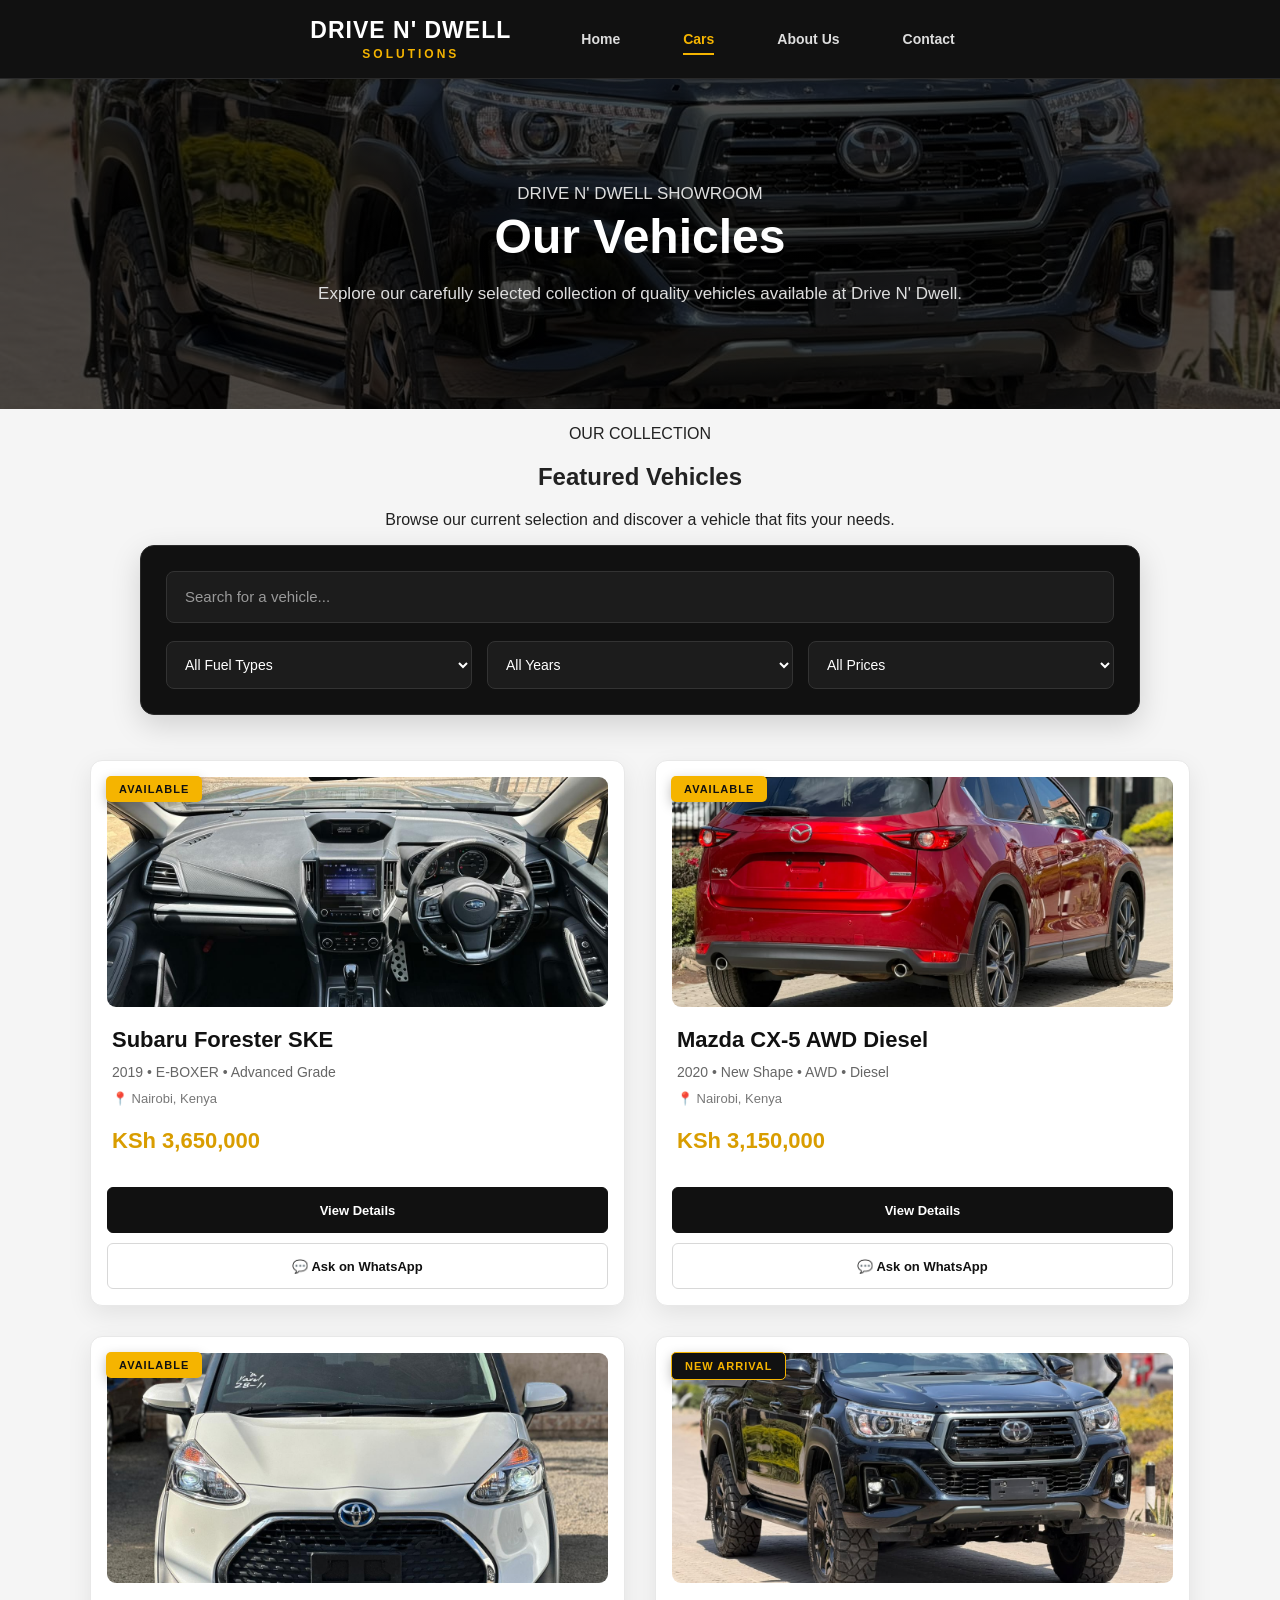
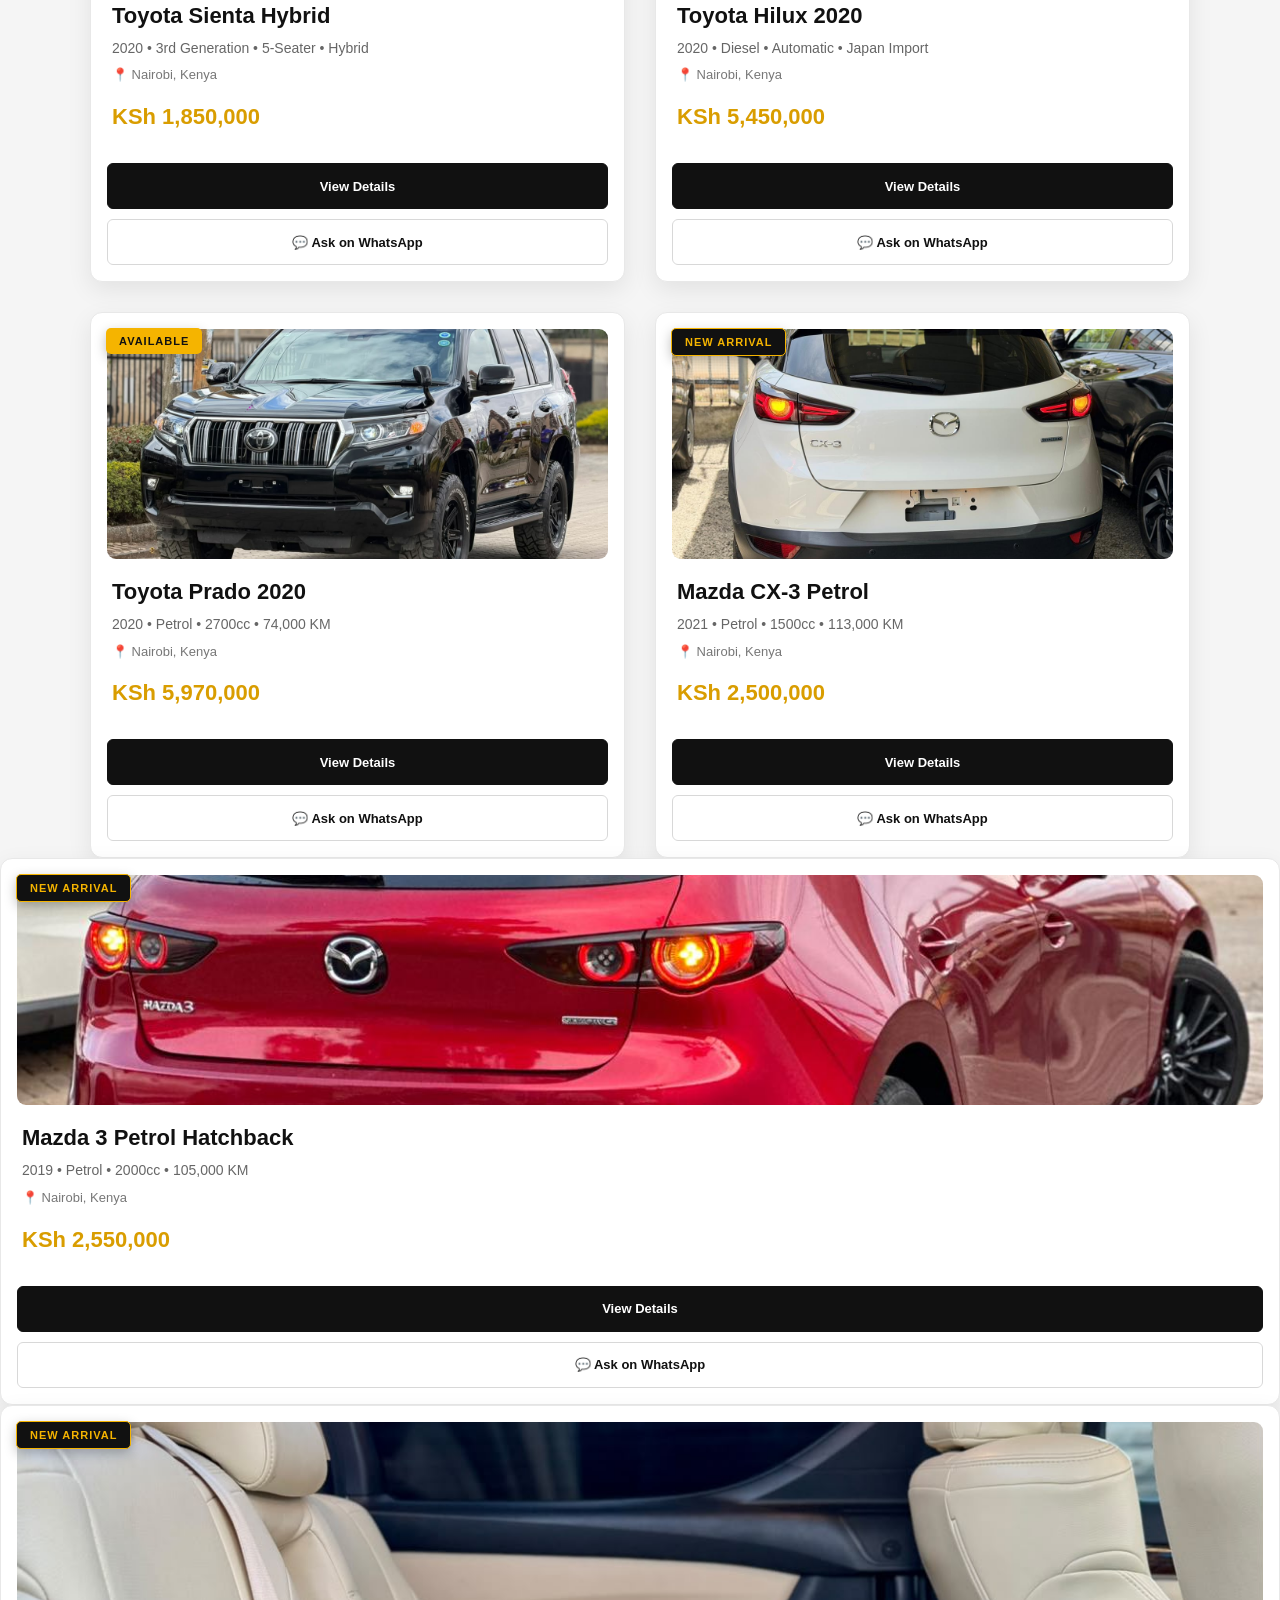
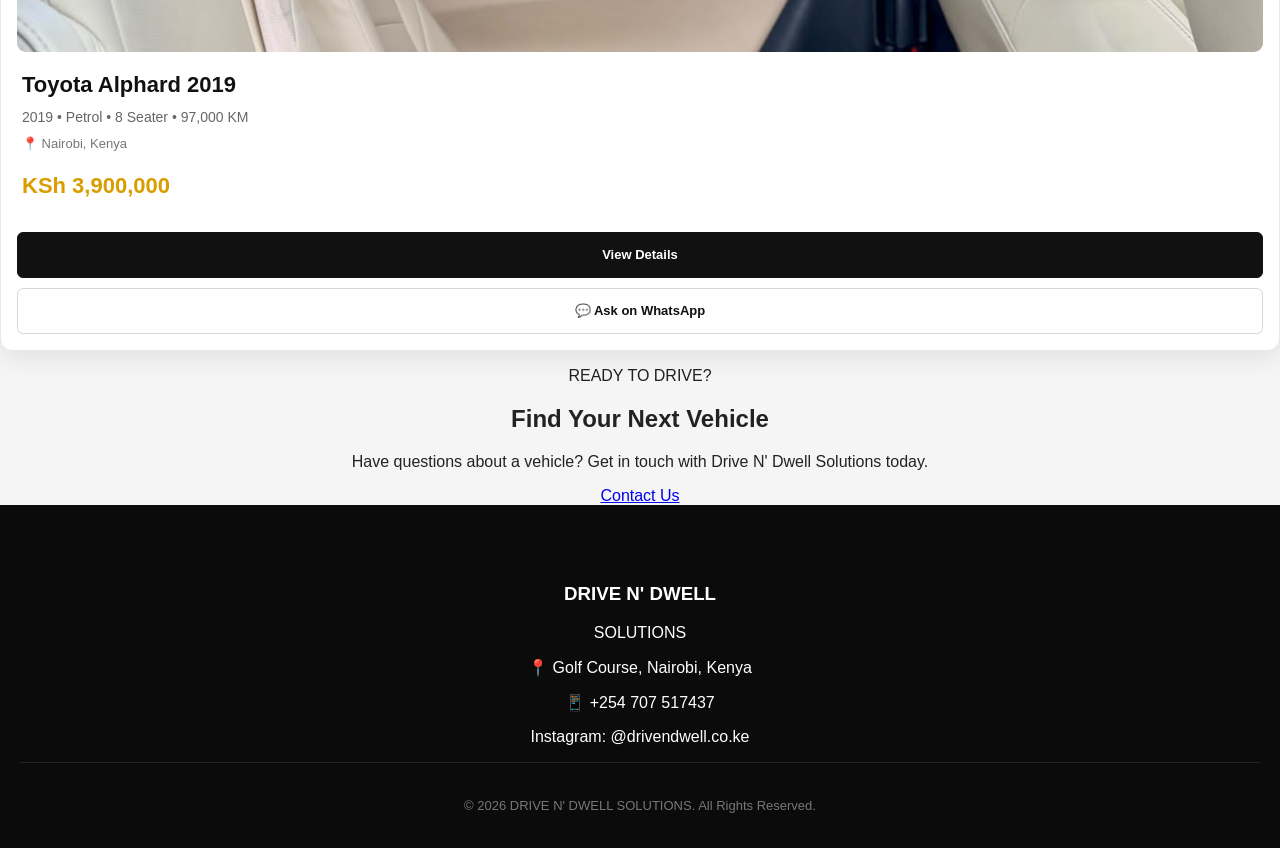
==== cars.html @ 816fee72 "Initial Drive N Dwell website" ====
<!DOCTYPE html>
<html lang="en">

<head>
    <meta charset="UTF-8">
    <meta name="viewport" content="width=device-width, initial-scale=1.0">

    <title>Our Cars | DRIVE N' DWELL SOLUTIONS</title>

    <link rel="stylesheet" href="style.css">
</head>

<body>

    <!-- Header -->
    <header class="site-header">

        <div class="header-inner">

            <a href="index.html" class="logo">
                <span>DRIVE N' DWELL</span>
                <small>SOLUTIONS</small>
            </a>

            <nav class="main-nav">
                <a href="index.html">Home</a>
                <a href="cars.html" class="active">Cars</a>
                <a href="about.html">About Us</a>
                <a href="contact.html">Contact</a>
            </nav>

        </div>

    </header>


    <!-- Cars Hero -->
    <section class="cars-page-hero">

        <div class="cars-page-hero-content">

            <p class="cars-page-label">DRIVE N' DWELL SHOWROOM</p>

            <h1>Our Vehicles</h1>

            <p>
                Explore our carefully selected collection of
                quality vehicles available at Drive N' Dwell.
            </p>

        </div>

    </section>


    <!-- Vehicle Collection -->
    <section class="cars-page-inventory">

        <div class="cars-page-heading">

            <p class="cars-page-section-label">OUR COLLECTION</p>

            <h2>Featured Vehicles</h2>

            <p>
                Browse our current selection and discover
                a vehicle that fits your needs.
            </p>

        </div>
        <!-- Vehicle Search & Filters -->
        <div class="vehicle-filters">

            <div class="vehicle-search">
                <input
                    type="text"
                    id="vehicleSearch"
                    placeholder="Search for a vehicle..."
                    autocomplete="off">
            </div>

            <div class="filter-group">

                <select id="fuelFilter">
                    <option value="all">All Fuel Types</option>
                    <option value="petrol">Petrol</option>
                    <option value="diesel">Diesel</option>
                    <option value="hybrid">Hybrid</option>
                </select>

                <select id="yearFilter">
                    <option value="all">All Years</option>
                    <option value="2021">2021</option>
                    <option value="2020">2020</option>
                    <option value="2019">2019</option>
                </select>

                <select id="priceFilter">
                    <option value="all">All Prices</option>
                    <option value="under-2m">Under KSh 2M</option>
                    <option value="2m-4m">KSh 2M – 4M</option>
                    <option value="over-4m">Above KSh 4M</option>
                </select>

            </div>

        </div>

        <div class="car-container">

            <!-- Subaru Forester -->
            <div class="car-card" data-fuel="hybrid" data-year="2019" data-price="3650000">

                <span class="vehicle-status available">AVAILABLE</span>

                <div class="car-image">
                    <img
                        src="images/Subaru/subaru-01.jpeg"
                        alt="Subaru Forester SKE">
                </div>

                <h3>Subaru Forester SKE</h3>

                <p>2019 • E-BOXER • Advanced Grade</p>

                <p class="car-location">📍 Nairobi, Kenya</p>

                <h4>KSh 3,650,000</h4>

               <div class="car-actions">

    <a href="subaru.html" class="car-button">
        View Details
    </a>

    <a
        href="https://wa.me/254707517437?text=Hello%20Drive%20N%27%20Dwell%20Solutions%2C%20I%27m%20interested%20in%20the%20Subaru%20Forester%20SKE%20listed%20at%20KSh%203%2C650%2C000.%20Is%20it%20still%20available%3F"
        class="whatsapp-enquiry"
        target="_blank"
    >
        💬 Ask on WhatsApp
    </a>

</div>

            </div>


            <!-- Mazda CX-5 -->
            <div class="car-card" data-fuel="diesel" data-year="2020" data-price="3150000">

                <span class="vehicle-status available">AVAILABLE</span>

                <div class="car-image">
                    <img
                        src="images/Mazda/mazda-01.jpeg"
                        alt="Mazda CX-5 AWD Diesel">
                </div>

                <h3>Mazda CX-5 AWD Diesel</h3>

                <p>2020 • New Shape • AWD • Diesel</p>

                <p class="car-location">📍 Nairobi, Kenya</p>

                <h4>KSh 3,150,000</h4>

               <div class="car-actions">

    <a href="mazda.html" class="car-button">
        View Details
    </a>

    <a
        href="https://wa.me/254707517437?text=Hello%20Drive%20N%27%20Dwell%20Solutions%2C%20I%27m%20interested%20in%20the%20Mazda%20CX-5%20AWD%20Diesel%20listed%20at%20KSh%203%2C150%2C000.%20Is%20it%20still%20available%3F"
        class="whatsapp-enquiry"
        target="_blank"
    >
        💬 Ask on WhatsApp
    </a>

</div>
            </div>


            <!-- Toyota Sienta -->
            <div class="car-card" data-fuel="hybrid" data-year="2020" data-price="1850000">

                <span class="vehicle-status available">AVAILABLE</span>

                <div class="car-image">
                    <img
                        src="images/Sienta/Sienta01.jpeg"
                        alt="Toyota Sienta Hybrid">
                </div>

                <h3>Toyota Sienta Hybrid</h3>

                <p>2020 • 3rd Generation • 5-Seater • Hybrid</p>

                <p class="car-location">📍 Nairobi, Kenya</p>

                <h4>KSh 1,850,000</h4>

                <div class="car-actions">

    <a href="sienta.html" class="car-button">
        View Details
    </a>

    <a
        href="https://wa.me/254707517437?text=Hello%20Drive%20N%27%20Dwell%20Solutions%2C%20I%27m%20interested%20in%20the%20Toyota%20Sienta%20Hybrid%20listed%20at%20KSh%201%2C850%2C000.%20Is%20it%20still%20available%3F"
        class="whatsapp-enquiry"
        target="_blank"
    >
        💬 Ask on WhatsApp
    </a>

</div>
            </div>


            <!-- Toyota Hilux -->
            <div class="car-card" data-fuel="diesel" data-year="2020" data-price="5450000">

               <span class="vehicle-status new-arrival">NEW ARRIVAL</span>

                <div class="car-image">
                    <img
                        src="images/Hilux/Hilux01.jpeg"
                        alt="Toyota Hilux 2020">
                </div>

                <h3>Toyota Hilux 2020</h3>

                <p>2020 • Diesel • Automatic • Japan Import</p>

                <p class="car-location">📍 Nairobi, Kenya</p>

                <h4>KSh 5,450,000</h4>

                <div class="car-actions">

    <a href="hilux.html" class="car-button">
        View Details
    </a>

    <a
        href="https://wa.me/254707517437?text=Hello%20Drive%20N%27%20Dwell%20Solutions%2C%20I%27m%20interested%20in%20the%20Toyota%20Hilux%202020%20listed%20at%20KSh%205%2C450%2C000.%20Is%20it%20still%20available%3F"
        class="whatsapp-enquiry"
        target="_blank"
    >
        💬 Ask on WhatsApp
    </a>

</div>
            </div>


            <!-- Toyota Prado -->
<div class="car-card" data-fuel="petrol" data-year="2020" data-price="5970000">

    <span class="vehicle-status available">AVAILABLE</span>

    <div class="car-image">
        <img
            src="images/Prado/Prado01.jpeg"
            alt="Toyota Prado 2020">
    </div>

    <h3>Toyota Prado 2020</h3>

    <p>2020 • Petrol • 2700cc • 74,000 KM</p>

    <p class="car-location">📍 Nairobi, Kenya</p>

    <h4>KSh 5,970,000</h4>

    <div class="car-actions">

        <a href="prado.html" class="car-button">
            View Details
        </a>

        <a
            href="https://wa.me/254707517437?text=Hello%20Drive%20N%27%20Dwell%20Solutions%2C%20I%27m%20interested%20in%20the%20Toyota%20Prado%202020%20listed%20at%20KSh%205%2C970%2C000.%20Is%20it%20still%20available%3F"
            class="whatsapp-enquiry"
            target="_blank"
        >
            💬 Ask on WhatsApp
        </a>

    </div>

</div>

            <!-- Mazda CX-3 -->
            <div class="car-card" data-fuel="petrol" data-year="2021" data-price="2500000">

                <span class="vehicle-status new-arrival">NEW ARRIVAL</span>
                <div class="car-image">
                    <img
    src="images/Mazda-CX3/Mazda-CX301.jpeg"
    alt="Mazda CX-3 Petrol">
                </div>

                <h3>Mazda CX-3 Petrol</h3>

                <p>2021 • Petrol • 1500cc • 113,000 KM</p>

                <p class="car-location">📍 Nairobi, Kenya</p>

                <h4>KSh 2,500,000</h4>

                <div class="car-actions">

    <a href="mazda-cx3.html" class="car-button">
        View Details
    </a>

    <a
        href="https://wa.me/254707517437?text=Hello%20Drive%20N%27%20Dwell%20Solutions%2C%20I%27m%20interested%20in%20the%20Mazda%20CX-3%20Petrol%20listed%20at%20KSh%202%2C500%2C000.%20Is%20it%20still%20available%3F"
        class="whatsapp-enquiry"
        target="_blank"
    >
        💬 Ask on WhatsApp
    </a>

</div>

            </div>

        </div>
<!-- Mazda 3 -->
<div class="car-card" data-fuel="petrol" data-year="2019" data-price="2550000">

    <span class="vehicle-status new-arrival">NEW ARRIVAL</span>

    <div class="car-image">
        <img
            src="./images/Mazda 3/Mazda 3.01.jpeg"
            alt="Mazda 3 Petrol Hatchback 2019">
    </div>

    <h3>Mazda 3 Petrol Hatchback</h3>

    <p>2019 • Petrol • 2000cc • 105,000 KM</p>

    <p class="car-location">📍 Nairobi, Kenya</p>

    <h4>KSh 2,550,000</h4>

    <div class="car-actions">

        <a
            href="mazda3.html"
            class="car-button"
        >
            View Details
        </a>

        <a
            href="https://wa.me/254707517437?text=Hello%20Drive%20N%27%20Dwell%20Solutions%2C%20I%27m%20interested%20in%20the%20Mazda%203%20Petrol%20Hatchback%20listed%20at%20KSh%202%2C550%2C000.%20Is%20it%20still%20available%3F"
            class="whatsapp-enquiry"
            target="_blank"
        >
            💬 Ask on WhatsApp
        </a>

    </div>

</div>


<!-- Toyota Alphard -->
<div class="car-card" data-fuel="petrol" data-year="2019" data-price="3900000">

    <span class="vehicle-status new-arrival">NEW ARRIVAL</span>

    <div class="car-image">
        <img
            src="images/ALPHARD/ALPHARD01.jpeg"
            alt="Toyota Alphard 2019">
    </div>

    <h3>Toyota Alphard 2019</h3>

    <p>2019 • Petrol • 8 Seater • 97,000 KM</p>

    <p class="car-location">📍 Nairobi, Kenya</p>

    <h4>KSh 3,900,000</h4>

    <div class="car-actions">

        <a
            href="alphard.html"
            class="car-button"
        >
            View Details
        </a>

        <a
            href="https://wa.me/254707517437?text=Hello%20Drive%20N%27%20Dwell%20Solutions%2C%20I%27m%20interested%20in%20the%20Toyota%20Alphard%202019%20listed%20at%20KSh%203%2C900%2C000.%20Is%20it%20still%20available%3F"
            class="whatsapp-enquiry"
            target="_blank"
        >
            💬 Ask on WhatsApp
        </a>

    </div>

</div>

</div>
    <!-- Call To Action -->
    <section class="cars-page-cta">

        <div class="cars-page-cta-content">

            <p class="cars-page-label">READY TO DRIVE?</p>

            <h2>Find Your Next Vehicle</h2>

            <p>
                Have questions about a vehicle?
                Get in touch with Drive N' Dwell Solutions today.
            </p>

            <a href="contact.html" class="cta-button">
                Contact Us
            </a>

        </div>

    </section>


    <!-- Footer -->
    <footer class="site-footer">

        <div class="footer-inner">

            <div class="footer-brand">
                <h3>DRIVE N' DWELL</h3>
                <p>SOLUTIONS</p>
            </div>

            <div class="footer-info">
                <p>📍 Golf Course, Nairobi, Kenya</p>
                <p>📱 +254 707 517437</p>
                <p>Instagram: @drivendwell.co.ke</p>
            </div>

        </div>

        <div class="footer-bottom">
            <p>
                © 2026 DRIVE N' DWELL SOLUTIONS. All Rights Reserved.
            </p>
        </div>

    </footer>
    <script src="script.js"></script>
</body>

</html>
---- style.css ----
/* =========================================================
   DRIVE N' DWELL SOLUTIONS
   MASTER WEBSITE STYLESHEET
   Premium Black & Gold Dealership Design
   ========================================================= */


/* =========================================================
   1. GLOBAL RESET & BASE STYLES
   ========================================================= */

* {
    box-sizing: border-box;
}

html {
    scroll-behavior: smooth;
}

body {
    margin: 0;
    padding: 0;
    font-family: Arial, Helvetica, sans-serif;
    background: #f5f5f5;
    color: #222;
    overflow-x: hidden;
}

img {
    max-width: 100%;
}

a {
    transition: 0.3s ease;
}

button,
a {
    -webkit-tap-highlight-color: transparent;
}

main {
    width: 100%;
}


/* =========================================================
   2. COLORS
   ========================================================= */

/*
   Main black: #111
   Dark black: #0b0b0b
   Gold: #f5b400
   Dark gold: #d99d00
   Light background: #f5f5f5
*/


/* =========================================================
   3. HEADER
   ========================================================= */

.site-header {
    background: #111;
    color: white;
    padding: 0 30px;
    border-bottom: 1px solid #292929;
}

.header-inner {
    max-width: 1200px;
    min-height: 78px;
    margin: 0 auto;
    display: flex;
    align-items: center;
    justify-content: space-between;
    gap: 30px;
}

.logo {
    color: #fff;
    text-decoration: none;
    display: flex;
    flex-direction: column;
    line-height: 1;
    font-size: 23px;
    font-weight: 800;
    letter-spacing: 1px;
    flex-shrink: 0;
}

.logo:hover {
    color: #fff;
}

.logo small {
    margin-top: 6px;
    color: #f5b400;
    font-size: 12px;
    font-weight: 700;
    letter-spacing: 3px;
    text-align: center;
    width: 100%;
}

.main-nav {
    display: flex;
    align-items: center;
    gap: 8px;
}

.main-nav a {
    position: relative;
    color: #ddd;
    text-decoration: none;
    padding: 10px 15px;
    font-size: 14px;
    font-weight: 600;
}

.main-nav a:hover,
.main-nav a.active {
    color: #f5b400;
}

.main-nav a::after {
    content: "";
    position: absolute;
    left: 15px;
    right: 15px;
    bottom: 2px;
    height: 2px;
    background: #f5b400;
    transform: scaleX(0);
    transition: 0.3s ease;
}

.main-nav a:hover::after,
.main-nav a.active::after {
    transform: scaleX(1);
}


/* Legacy header support */

header {
    background-color: #111;
    color: white;
    padding: 20px 50px;
    display: flex;
    justify-content: space-between;
    align-items: center;
}

header h1 {
    margin: 0;
}

nav a {
    color: white;
    text-decoration: none;
    margin-left: 25px;
}

nav a:hover {
    color: #f5b400;
}


/* =========================================================
   4. GENERAL BUTTONS
   ========================================================= */

.button {
    display: inline-block;
    background: #f5b400;
    color: #111;
    padding: 14px 30px;
    text-decoration: none;
    font-weight: 700;
    border-radius: 6px;
    border: 1px solid #f5b400;
}

.button:hover {
    background: #fff;
    border-color: #fff;
    transform: translateY(-2px);
}


/* =========================================================
   5. HOMEPAGE HERO
   ========================================================= */

.hero {
    position: relative;
    min-height: 500px;
    background:
        linear-gradient(
            rgba(0, 0, 0, 0.72),
            rgba(0, 0, 0, 0.72)
        ),
        url("images/Hilux/Hilux01.jpeg") center/cover no-repeat;

    display: flex;
    align-items: center;
    justify-content: center;
    text-align: center;

    padding: 60px 20px;
    color: white;
}

.hero-content {
    max-width: 900px;
    margin: 0 auto;
}

.hero-label {
    color: #f5b400;
    font-size: 13px;
    font-weight: 700;
    letter-spacing: 3px;
    margin-bottom: 18px;
}

.hero h2 {
    color: white;
    font-size: 52px;
    line-height: 1.1;
    margin: 0 0 18px;
    font-weight: 800;
}

.hero p {
    color: #ddd;
    font-size: 19px;
    line-height: 1.7;
    max-width: 700px;
    margin: 0 auto 30px;
}

.hero-buttons {
    display: flex;
    justify-content: center;
    align-items: center;
    gap: 15px;
    flex-wrap: wrap;
}

.hero-buttons .button {
    min-width: 150px;
}


/* =========================================================
   6. HOMEPAGE CARS / FEATURED VEHICLES
   ========================================================= */

#cars {
    padding: 70px 20px;
    background: #f5f5f5;
}

#cars > h2 {
    text-align: center;
    font-size: 35px;
    margin: 0 0 12px;
    color: #111;
}

#cars > p {
    text-align: center;
    color: #666;
    max-width: 700px;
    margin: 0 auto;
    line-height: 1.7;
}

.car-container {
    width: 100%;
    max-width: 1100px;
    margin: 40px auto 0;

    display: grid;
    grid-template-columns: repeat(2, 1fr);
    gap: 30px;
}

.car-card {
    position: relative;
    width: 100%;
    min-height: 500px;
    padding: 16px;

    background: #fff;
    border-radius: 12px;

    border: 1px solid #e8e8e8;

    box-shadow: 0 8px 25px rgba(0, 0, 0, 0.08);

    overflow: hidden;

    transition: 0.35s ease;
}

.car-card:hover {
    transform: translateY(-7px);
    box-shadow: 0 15px 35px rgba(0, 0, 0, 0.13);
}

.car-image {
    position: relative;
    width: 100%;
    height: 230px;

    background: #eee;
    border-radius: 9px;
    overflow: hidden;
}

.car-image img {
    width: 100%;
    height: 100%;
    object-fit: cover;
    display: block;

    transition: transform 0.4s ease;
}

.car-card:hover .car-image img {
    transform: scale(1.04);
}

.car-card h3 {
    font-size: 22px;
    color: #111;
    margin: 20px 5px 8px;
}

.car-card p {
    color: #666;
    font-size: 14px;
    line-height: 1.6;
    margin: 6px 5px;
}

.car-card .car-location {
    color: #777;
    font-size: 13px;
}

.car-card h4 {
    color: #d99d00;
    font-size: 22px;
    font-weight: 800;
    margin: 18px 5px;
}

.car-card .car-button {
    display: block;
    width: 100%;

    background: #111;
    color: white;

    text-align: center;
    text-decoration: none;

    padding: 13px 20px;

    border-radius: 6px;

    font-weight: 700;
    font-size: 14px;

    margin-top: 15px;
}

.car-card .car-button:hover {
    background: #f5b400;
    color: #111;
}

.featured-badge {
    position: absolute;
    top: 28px;
    left: 28px;

    background: #f5b400;
    color: #111;

    padding: 7px 12px;

    border-radius: 4px;

    font-size: 11px;
    font-weight: 800;
    letter-spacing: 1px;

    z-index: 2;
}


/* =========================================================
   7. COLLECTION / TRANSITION SECTION
   ========================================================= */

.collection-transition {
    padding: 70px 20px;
    background: #111;
    color: white;
    text-align: center;
}

.collection-transition h2 {
    font-size: 34px;
    margin: 0 0 15px;
}

.collection-transition p {
    max-width: 700px;
    margin: 0 auto 25px;
    color: #ccc;
    line-height: 1.7;
}


/* =========================================================
   8. HOMEPAGE CONTACT CTA
   ========================================================= */

.home-contact-cta {
    position: relative;
    padding: 80px 20px;

    background:
        linear-gradient(
            rgba(0, 0, 0, 0.76),
            rgba(0, 0, 0, 0.76)
        ),
        url("images/Hilux/Hilux01.jpeg") center/cover no-repeat;

    color: white;
    text-align: center;
}

.home-contact-cta-content {
    max-width: 750px;
    margin: 0 auto;
}

.home-contact-cta h2 {
    font-size: 36px;
    margin: 0 0 15px;
}

.home-contact-cta p {
    color: #ddd;
    line-height: 1.7;
    margin-bottom: 25px;
}


/* =========================================================
   9. TRUST / WHY SECTION
   ========================================================= */

.why-sk-motors {
    background: #f8f8f8;
    padding: 80px 20px;
}

.why-heading {
    max-width: 750px;
    margin: 0 auto 45px;
    text-align: center;
}

.why-label {
    color: #d99f00;
    font-size: 12px;
    font-weight: 700;
    letter-spacing: 2.5px;
    margin-bottom: 12px;
}

.why-heading h2 {
    color: #111;
    font-size: 34px;
    margin: 0 0 15px;
}

.why-heading p {
    color: #666;
    line-height: 1.7;
}

.why-container {
    width: 100%;
    max-width: 850px;
    margin: 0 auto;

    display: grid;
    grid-template-columns: repeat(2, 1fr);
    gap: 20px;
}

.why-card {
    background: white;
    padding: 28px;
    border-radius: 10px;

    border: 1px solid #eee;

    box-shadow: 0 5px 18px rgba(0, 0, 0, 0.07);

    transition: 0.3s ease;
}

.why-card:hover {
    transform: translateY(-5px);
    border-color: #f5b400;
}

.why-card h3 {
    color: #111;
    font-size: 21px;
    margin: 0 0 10px;
}

.why-card p {
    color: #666;
    line-height: 1.7;
    margin: 0;
}


/* =========================================================
   10. ABOUT PAGE HERO
   ========================================================= */

.about-hero {
    min-height: 380px;

    display: flex;
    align-items: center;
    justify-content: center;

    text-align: center;

    padding: 60px 20px;

    background:
        linear-gradient(
            rgba(0, 0, 0, 0.68),
            rgba(0, 0, 0, 0.68)
        ),
        #222;

    color: white;
}

.about-hero-content {
    max-width: 850px;
    margin: 0 auto;
}

.about-label {
    color: #f5b400;
    font-size: 12px;
    font-weight: 700;
    letter-spacing: 3px;
    margin-bottom: 15px;
}

.about-hero h1 {
    font-size: 48px;
    line-height: 1.15;
    margin: 0 0 20px;
    font-weight: 800;
}

.about-hero p:not(.about-label) {
    max-width: 650px;
    margin: 0 auto;
    color: #ddd;
    font-size: 18px;
    line-height: 1.7;
}


/* =========================================================
   11. ABOUT PAGE - WHO WE ARE
   ========================================================= */

.about-section {
    padding: 80px 20px;
    background: #fff;
}

.about-section-content {
    max-width: 850px;
    margin: 0 auto;
    text-align: center;
}

.about-section-label {
    color: #d99d00;
    font-size: 12px;
    font-weight: 700;
    letter-spacing: 2.5px;
    margin-bottom: 12px;
}

.about-section h2 {
    font-size: 34px;
    line-height: 1.2;
    color: #111;
    margin: 0 0 25px;
    font-weight: 800;
}

.about-section p:not(.about-section-label) {
    max-width: 760px;
    margin: 12px auto;
    color: #555;
    font-size: 16px;
    line-height: 1.8;
}


/* =========================================================
   12. ABOUT PAGE - WHY CHOOSE US
   ========================================================= */

.why-us {
    padding: 80px 20px;
    background: #f7f7f7;
}

.why-us-heading {
    max-width: 750px;
    margin: 0 auto 45px;
    text-align: center;
}

.why-us-heading .about-section-label {
    margin-bottom: 12px;
}

.why-us-heading h2 {
    font-size: 34px;
    line-height: 1.2;
    color: #111;
    margin: 0 0 15px;
    font-weight: 800;
}

.why-us-heading p:not(.about-section-label) {
    margin: 0;
    color: #666;
    font-size: 16px;
    line-height: 1.7;
}


/* =========================================================
   13. CONTACT PAGE HERO
   ========================================================= */

.contact-hero {
    min-height: 380px;

    display: flex;
    align-items: center;
    justify-content: center;

    text-align: center;

    padding: 60px 20px;

    background:
        linear-gradient(
            rgba(0, 0, 0, 0.68),
            rgba(0, 0, 0, 0.68)
        ),
        #222;

    color: white;
}

.contact-hero-content {
    max-width: 850px;
    margin: 0 auto;
}

.contact-label {
    color: #f5b400;
    font-size: 12px;
    font-weight: 700;
    letter-spacing: 3px;
    margin-bottom: 15px;
}

.contact-hero h1 {
    font-size: 48px;
    line-height: 1.15;
    margin: 0 0 20px;
    font-weight: 800;
}

.contact-hero p:not(.contact-label) {
    max-width: 650px;
    margin: 0 auto;
    color: #ddd;
    font-size: 18px;
    line-height: 1.7;
}


/* =========================================================
   14. CONTACT OPTIONS
   ========================================================= */

.contact-options {
    padding: 80px 20px;
    background: #f7f7f7;
}

.contact-options-heading {
    max-width: 750px;
    margin: 0 auto 45px;
    text-align: center;
}

.contact-section-label {
    color: #d99d00;
    font-size: 12px;
    font-weight: 700;
    letter-spacing: 2.5px;
    margin-bottom: 12px;
}

.contact-options-heading h2 {
    font-size: 34px;
    line-height: 1.2;
    color: #111;
    margin: 0 0 15px;
    font-weight: 800;
}

.contact-options-heading p:not(.contact-section-label) {
    margin: 0;
    color: #666;
    font-size: 16px;
    line-height: 1.7;
}

.contact-container {
    max-width: 1100px;
    margin: 0 auto;

    display: grid;
    grid-template-columns: repeat(4, 1fr);
    gap: 22px;
}

.contact-card {
    display: block;
    width: 100%;
    min-height: 260px;

    padding: 30px 22px;

    background: #fff;
    color: #111;

    text-decoration: none;
    text-align: center;

    border-radius: 12px;
    border: 1px solid #eee;

    box-shadow: 0 6px 22px rgba(0, 0, 0, 0.08);

    transition: 0.3s ease;
}

.contact-card:hover {
    transform: translateY(-6px);
    border-color: #f5b400;
    box-shadow: 0 12px 28px rgba(0, 0, 0, 0.12);
}

.contact-icon {
    width: 55px;
    height: 55px;

    margin: 0 auto 18px;

    display: flex;
    align-items: center;
    justify-content: center;

    background: #fff8df;
    color: #d99d00;

    border-radius: 50%;

    font-size: 23px;
}

.contact-card h3 {
    font-size: 20px;
    margin: 0 0 12px;
    color: #111;
    font-weight: 700;
}

.contact-card p {
    margin: 0 0 20px;
    color: #666;
    font-size: 14px;
    line-height: 1.7;
}

.contact-card-link {
    color: #d99d00;
    font-size: 14px;
    font-weight: 700;
}


/* =========================================================
   15. CARS PAGE HERO
   ========================================================= */

.cars-page-hero {
    min-height: 330px;

    display: flex;
    align-items: center;
    justify-content: center;

    text-align: center;

    padding: 60px 20px;

    background:
        linear-gradient(
            rgba(0, 0, 0, 0.70),
            rgba(0, 0, 0, 0.70)
        ),
        url("images/Hilux/Hilux01.jpeg") center/cover no-repeat;

    color: white;
}

.cars-page-hero-content {
    max-width: 850px;
    margin: 0 auto;
}

.cars-page-hero .cars-label {
    color: #f5b400;
    font-size: 12px;
    font-weight: 700;
    letter-spacing: 3px;
    margin-bottom: 15px;
}

.cars-page-hero h1 {
    font-size: 48px;
    margin: 0 0 15px;
    font-weight: 800;
}

.cars-page-hero p:not(.cars-label) {
    max-width: 700px;
    margin: 0 auto;
    color: #ddd;
    font-size: 17px;
    line-height: 1.7;
}


/* =========================================================
   16. VEHICLE DETAILS - LEGACY
   ========================================================= */

.vehicle-details {
    padding: 50px 20px;
    background: #f5f5f5;
}

.vehicle-details-container {
    max-width: 1100px;
    margin: 0 auto;

    background: white;

    border-radius: 12px;
    overflow: hidden;

    box-shadow: 0 8px 25px rgba(0, 0, 0, 0.12);

    display: grid;
    grid-template-columns: 1fr 1fr;
}

.vehicle-details-image {
    min-height: 400px;
    overflow: hidden;
}

.vehicle-details-image img {
    width: 100%;
    height: 100%;
    object-fit: cover;
    display: block;
}

.vehicle-details-info {
    padding: 40px;
}

.vehicle-label {
    display: inline-block;

    color: #b88600;

    font-size: 13px;
    font-weight: 700;
    letter-spacing: 1.5px;

    margin-bottom: 8px;
}

.vehicle-details-info h2 {
    font-size: 32px;
    margin: 5px 0 10px;
    color: #111;
}

.vehicle-location {
    color: #777;
    font-size: 15px;
    margin-bottom: 15px;
}

.vehicle-price {
    font-size: 26px;
    color: #d99d00;
    margin: 15px 0 25px;
}

.vehicle-specs {
    display: grid;
    grid-template-columns: repeat(3, 1fr);
    gap: 12px;
    margin: 20px 0 25px;
}

.vehicle-specs div {
    background: #f5f5f5;
    padding: 15px 10px;
    border-radius: 8px;
    text-align: center;
}

.vehicle-specs span {
    display: block;
    font-size: 12px;
    color: #777;
    margin-bottom: 6px;
}

.vehicle-specs strong {
    display: block;
    font-size: 16px;
    color: #111;
}

.vehicle-actions {
    display: flex;
    gap: 12px;
    margin-top: 25px;
    align-items: center;
}

.whatsapp-button {
    display: inline-block;

    background: #25D366;
    color: white;

    padding: 12px 20px;

    text-decoration: none;
    border-radius: 6px;

    font-weight: bold;
}

.whatsapp-button:hover {
    background: #1ebe5d;
    transform: translateY(-2px);
}

.back-button {
    display: inline-block;

    background: #111;
    color: white;

    padding: 12px 20px;

    text-decoration: none;
    border-radius: 6px;

    font-weight: bold;
}

.back-button:hover {
    background: #f5b400;
    color: #111;
    transform: translateY(-2px);
}

.vehicle-description {
    margin-top: 20px;
}

.vehicle-description h3 {
    font-size: 18px;
    margin-bottom: 8px;
    color: #111;
}

.vehicle-description p {
    font-size: 15px;
    line-height: 1.6;
    color: #555;
    margin: 0;
}

.vehicle-thumbnails img.active {
    border-color: #f5b400;
    box-shadow: 0 0 0 1px #f5b400;
}


/* =========================================================
   17. SUBARU PAGE
   ========================================================= */

.subaru-hero {
    min-height: 280px;

    background: #fff;

    color: #111;

    padding: 45px 20px 30px;

    text-align: center;

    border-bottom: 1px solid #eee;

    display: flex;
    align-items: center;
    justify-content: center;
}

.subaru-hero-content {
    max-width: 900px;
    margin: 0 auto;
}

.subaru-hero h2 {
    font-size: 46px;
    margin: 0 0 10px;
    color: #111;
    font-weight: 800;
}

.subaru-hero p:not(.vehicle-label) {
    font-size: 17px;
    color: #555;
    margin: 0;
}

.subaru-hero .vehicle-label {
    color: #d99d00;
    font-size: 12px;
    font-weight: 700;
    letter-spacing: 3px;
    margin-bottom: 12px;
}


/* Subaru gallery */

.subaru-gallery {
    max-width: 1000px;
    margin: 35px auto;
    padding: 0 20px;
}

.subaru-main-image {
    width: 100%;
    max-width: 900px;
    height: 430px;

    margin: 0 auto;

    background: #ddd;

    border-radius: 12px;
    overflow: hidden;

    box-shadow: 0 8px 25px rgba(0, 0, 0, 0.12);
}

.subaru-main-image img {
    width: 100%;
    height: 100%;
    object-fit: cover;
    display: block;
}

.subaru-thumbnails {
    display: flex;
    gap: 10px;

    margin-top: 15px;

    overflow-x: auto;

    padding: 5px 0 10px;

    min-height: 70px;
}

.subaru-thumbnails img {
    width: 80px;
    height: 60px;

    object-fit: cover;

    border-radius: 7px;

    cursor: pointer;

    border: 2px solid transparent;

    flex-shrink: 0;

    display: block;

    opacity: 0.85;
}

.subaru-thumbnails img:hover {
    transform: translateY(-3px);
    border-color: #f5b400;
    opacity: 1;
}

.subaru-thumbnails img.active {
    border-color: #f5b400;
    opacity: 1;
}


/* Subaru information */

.subaru-information {
    max-width: 950px;

    margin: 0 auto 45px;

    padding: 25px;

    background: #fff;

    border-radius: 12px;

    box-shadow: 0 6px 22px rgba(0, 0, 0, 0.08);
}

.subaru-info-header {
    position: relative;

    display: flex;

    justify-content: space-between;
    align-items: center;

    gap: 30px;

    padding: 30px;

    background: #111;

    color: white;

    border-radius: 10px;

    overflow: hidden;
}

.subaru-info-header h2 {
    font-size: 28px;
    margin: 6px 0;
    color: #fff;
}

.subaru-info-header .vehicle-label {
    color: #f5b400;
}

.subaru-price {
    text-align: right;

    padding: 10px 18px;

    background: #fafafa;

    border-radius: 8px;

    border-right: 3px solid #f5b400;

    white-space: nowrap;
}

.subaru-price span {
    display: block;

    font-size: 11px;
    color: #777;

    margin-bottom: 5px;

    letter-spacing: 1.5px;
    font-weight: 700;
}

.subaru-price strong {
    font-size: 24px;
    color: #d99d00;
    font-weight: 800;
}


/* Subaru overview */

.subaru-overview {
    margin-top: 25px;
    padding: 25px;

    background: #f8f8f8;

    border-radius: 8px;
}

.subaru-overview h2 {
    font-size: 20px;
    color: #111;
    margin: 0 0 12px;
}

.subaru-overview p {
    color: #555;
    line-height: 1.7;
    margin: 0;
}


/* Subaru specifications */

.subaru-specifications {
    margin-top: 25px;
}

.subaru-specifications h2,
.subaru-features h2 {
    font-size: 20px;
    margin-bottom: 15px;
    color: #111;
}

.subaru-spec-grid {
    display: grid;
    grid-template-columns: repeat(3, 1fr);
    gap: 10px;
}

.subaru-spec-grid div {
    background: #f5f5f5;
    padding: 14px;
    border-radius: 7px;
}

.subaru-spec-grid span {
    display: block;
    font-size: 11px;
    color: #777;
    margin-bottom: 5px;
}

.subaru-spec-grid strong {
    font-size: 14px;
    color: #111;
}


/* Subaru features */

.subaru-features {
    margin-top: 25px;
}

.feature-list {
    display: grid;
    grid-template-columns: repeat(2, 1fr);
    gap: 8px;
}

.feature-list div {
    background: #f8f8f8;
    padding: 11px 12px;
    border-radius: 6px;
    font-size: 13px;
    color: #333;
}


/* Subaru actions */

.subaru-actions {
    max-width: 950px;

    margin: 35px auto 55px;

    padding: 0 20px;

    display: flex;

    justify-content: center;

    gap: 18px;
}

.subaru-actions a {
    min-width: 190px;
    text-align: center;
}


/* =========================================================
   18. MAZDA CX-5 PAGE
   ========================================================= */

.mazda-hero {
    min-height: 280px;

    background: #fff;

    padding: 45px 20px 30px;

    text-align: center;

    border-bottom: 1px solid #eee;

    display: flex;
    flex-direction: column;
    justify-content: center;
    align-items: center;
}

.mazda-hero h2 {
    font-size: 46px;
    margin: 0 0 10px;
    color: #111;
    font-weight: 800;
}

.mazda-hero p {
    color: #555;
    font-size: 17px;
    margin: 0;
}

.mazda-hero .vehicle-label {
    color: #d99d00;
    font-size: 12px;
    font-weight: 700;
    letter-spacing: 3px;
    margin-bottom: 12px;
}


/* Mazda gallery */

.mazda-gallery {
    max-width: 1000px;
    margin: 35px auto;
    padding: 0 20px;
    box-sizing: border-box;
}

.mazda-main-image {
    width: 100%;
    max-width: 900px;
    height: 430px;

    margin: 0 auto;

    background: #eee;

    border-radius: 12px;
    overflow: hidden;

    box-shadow: 0 8px 25px rgba(0, 0, 0, 0.12);
}

.mazda-main-image img {
    width: 100%;
    height: 100%;
    object-fit: cover;
    display: block;
}

.mazda-thumbnails {
    display: flex;
    gap: 10px;

    margin-top: 15px;

    overflow-x: auto;

    padding: 5px 0 10px;
}

.mazda-thumbnails img {
    width: 80px;
    height: 60px;

    object-fit: cover;

    border-radius: 7px;

    cursor: pointer;

    border: 2px solid transparent;

    flex-shrink: 0;

    opacity: 0.85;
}

.mazda-thumbnails img:hover {
    border-color: #f5b400;
    opacity: 1;
    transform: translateY(-3px);
}

.mazda-thumbnails img.active {
    border-color: #f5b400;
    opacity: 1;
}


/* Mazda information */

.mazda-information {
    max-width: 950px;

    margin: 0 auto 45px;

    padding: 0 20px;

    box-sizing: border-box;
}

.mazda-info-header {
    position: relative;

    background: #111;

    color: white;

    padding: 30px;

    border-radius: 12px;

    display: flex;

    justify-content: space-between;
    align-items: center;

    gap: 30px;

    overflow: hidden;
}

.mazda-info-header h2 {
    font-size: 28px;
    margin: 6px 0;
    color: white;
}

.mazda-info-header .vehicle-label {
    color: #f5b400;
}

.mazda-price {
    text-align: right;

    padding: 10px 18px;

    background: #fafafa;

    border-radius: 8px;

    border-right: 3px solid #f5b400;

    white-space: nowrap;
}

.mazda-price span {
    display: block;
    font-size: 11px;
    color: #777;
    margin-bottom: 5px;
    letter-spacing: 1.5px;
    font-weight: 700;
}

.mazda-price strong {
    font-size: 24px;
    color: #d99d00;
    font-weight: 800;
}


/* Mazda overview */

.mazda-overview {
    margin-top: 22px;

    padding: 25px;

    background: #fff;

    border: 1px solid #eee;

    border-radius: 10px;
}

.mazda-overview h2 {
    font-size: 20px;
    margin: 0 0 12px;
    color: #111;
}

.mazda-overview p {
    color: #555;
    line-height: 1.7;
    margin: 0;
}


/* Mazda specifications */

.mazda-specifications {
    margin-top: 25px;
}

.mazda-specifications h2,
.mazda-features h2 {
    font-size: 20px;
    margin-bottom: 15px;
    color: #111;
}

.mazda-spec-grid {
    display: grid;
    grid-template-columns: repeat(3, 1fr);
    gap: 10px;
}

.mazda-spec-grid div {
    background: #f5f5f5;
    padding: 14px;
    border-radius: 7px;
}

.mazda-spec-grid span {
    display: block;
    font-size: 11px;
    color: #777;
    margin-bottom: 5px;
}

.mazda-spec-grid strong {
    font-size: 14px;
    color: #111;
}


/* Mazda features */

.mazda-features {
    margin-top: 25px;
}

.mazda-feature-list {
    display: grid;
    grid-template-columns: repeat(2, 1fr);
    gap: 8px;
}

.mazda-feature-list div {
    background: #f8f8f8;
    padding: 11px 12px;
    border-radius: 6px;
    font-size: 13px;
    color: #333;
}


/* Mazda actions */

.mazda-actions {
    max-width: 950px;

    margin: 35px auto 55px;

    padding: 0 20px;

    display: flex;

    justify-content: center;

    gap: 18px;
}

.mazda-actions a {
    min-width: 190px;
    text-align: center;
}


/* =========================================================
   19. TOYOTA SIENTA PAGE
   ========================================================= */

.sienta-hero {
    min-height: 280px;

    background: #fff;

    padding: 45px 20px 30px;

    text-align: center;

    border-bottom: 1px solid #eee;

    display: flex;
    flex-direction: column;
    justify-content: center;
    align-items: center;
}

.sienta-hero h2 {
    font-size: 46px;
    margin: 0 0 10px;
    color: #111;
    font-weight: 800;
}

.sienta-hero p {
    color: #555;
    font-size: 17px;
    margin: 0;
}

.sienta-hero .vehicle-label {
    color: #d99d00;
    font-size: 12px;
    font-weight: 700;
    letter-spacing: 3px;
    margin-bottom: 12px;
}


/* Sienta gallery */

.sienta-gallery {
    max-width: 1000px;
    margin: 35px auto;
    padding: 0 20px;
}

.sienta-main-image {
    width: 100%;
    max-width: 900px;
    height: 430px;

    margin: 0 auto;

    background: #eee;

    border-radius: 12px;
    overflow: hidden;

    box-shadow: 0 8px 25px rgba(0, 0, 0, 0.12);
}

.sienta-main-image img {
    width: 100%;
    height: 100%;
    object-fit: cover;
    display: block;
}

.sienta-thumbnails {
    display: flex;
    gap: 10px;

    margin-top: 15px;

    overflow-x: auto;

    padding: 5px 0 10px;
}

.sienta-thumbnails img {
    width: 80px;
    height: 60px;

    object-fit: cover;

    border-radius: 7px;

    cursor: pointer;

    border: 2px solid transparent;

    flex-shrink: 0;

    opacity: 0.85;
}

.sienta-thumbnails img:hover {
    border-color: #f5b400;
    opacity: 1;
    transform: translateY(-3px);
}

.sienta-thumbnails img.active {
    border-color: #f5b400;
    opacity: 1;
}


/* Sienta information */

.sienta-information {
    max-width: 950px;

    margin: 0 auto 45px;

    padding: 0 20px;
}

.sienta-info-header {
    position: relative;

    background: #111;

    color: white;

    padding: 30px;

    border-radius: 12px;

    display: flex;

    justify-content: space-between;
    align-items: center;

    gap: 30px;

    overflow: hidden;
}

.sienta-info-header h2 {
    font-size: 28px;
    margin: 6px 0;
    color: white;
}

.sienta-info-header .vehicle-label {
    color: #f5b400;
}

.sienta-price {
    text-align: right;

    padding: 10px 18px;

    background: #fafafa;

    border-radius: 8px;

    border-right: 3px solid #f5b400;

    white-space: nowrap;
}

.sienta-price span {
    display: block;
    font-size: 11px;
    color: #777;
    margin-bottom: 5px;
    letter-spacing: 1.5px;
    font-weight: 700;
}

.sienta-price strong {
    font-size: 24px;
    color: #d99d00;
    font-weight: 800;
}


/* Sienta overview */

.sienta-overview {
    margin-top: 22px;

    padding: 25px;

    background: #fff;

    border: 1px solid #eee;

    border-radius: 10px;
}

.sienta-overview h2 {
    font-size: 20px;
    margin: 0 0 12px;
    color: #111;
}

.sienta-overview p {
    color: #555;
    line-height: 1.7;
    margin: 0;
}


/* Sienta specifications */

.sienta-specifications {
    margin-top: 25px;
}

.sienta-specifications h2,
.sienta-features h2 {
    font-size: 20px;
    margin-bottom: 15px;
    color: #111;
}

.sienta-spec-grid {
    display: grid;
    grid-template-columns: repeat(3, 1fr);
    gap: 10px;
}

.sienta-spec-grid div {
    background: #f5f5f5;
    padding: 14px;
    border-radius: 7px;
}

.sienta-spec-grid span {
    display: block;
    font-size: 11px;
    color: #777;
    margin-bottom: 5px;
}

.sienta-spec-grid strong {
    font-size: 14px;
    color: #111;
}


/* Sienta features */

.sienta-features {
    margin-top: 25px;
}

.sienta-feature-list {
    display: grid;
    grid-template-columns: repeat(2, 1fr);
    gap: 8px;
}

.sienta-feature-list div {
    background: #f8f8f8;
    padding: 11px 12px;
    border-radius: 6px;
    font-size: 13px;
    color: #333;
}


/* Sienta actions */

.sienta-actions {
    max-width: 950px;

    margin: 35px auto 55px;

    padding: 0 20px;

    display: flex;

    justify-content: center;

    gap: 18px;
}

.sienta-actions a {
    min-width: 190px;
    text-align: center;
}


/* =========================================================
   20. TOYOTA HILUX PAGE
   ========================================================= */

.hilux-hero {
    min-height: 280px;

    background: #fff;

    padding: 45px 20px 30px;

    text-align: center;

    border-bottom: 1px solid #eee;

    display: flex;
    flex-direction: column;
    justify-content: center;
    align-items: center;
}

.hilux-hero h2 {
    font-size: 46px;
    margin: 0 0 10px;
    color: #111;
    font-weight: 800;
}

.hilux-hero p {
    color: #555;
    font-size: 17px;
    margin: 0;
}

.hilux-hero .vehicle-label {
    color: #d99d00;
    font-size: 12px;
    font-weight: 700;
    letter-spacing: 3px;
    margin-bottom: 12px;
}


/* Hilux gallery */

.hilux-gallery {
    max-width: 900px;

    margin: 40px auto;

    padding: 0 20px;
}

.hilux-main-image {
    width: 100%;
    height: 320px;

    background: #eee;

    border-radius: 10px;

    overflow: hidden;

    box-shadow: 0 8px 25px rgba(0, 0, 0, 0.12);
}

.hilux-main-image img {
    width: 100%;
    height: 100%;
    object-fit: cover;
    display: block;
}

.hilux-thumbnails {
    display: flex;
    gap: 10px;

    margin-top: 15px;

    overflow-x: auto;

    padding: 5px 0 10px;
}

.hilux-thumbnails img {
    width: 80px;
    height: 60px;

    object-fit: cover;

    border-radius: 7px;

    cursor: pointer;

    border: 2px solid transparent;

    flex-shrink: 0;

    opacity: 0.85;
}

.hilux-thumbnails img:hover {
    border-color: #f5b400;
    opacity: 1;
    transform: translateY(-3px);
}

.hilux-thumbnails img.active {
    border-color: #f5b400;
    opacity: 1;
}


/* Hilux information */

.hilux-information {
    max-width: 950px;

    margin: 0 auto 45px;

    padding: 0 20px;

    box-sizing: border-box;
}

.hilux-info-header {
    position: relative;

    background: #111;

    color: white;

    padding: 30px;

    border-radius: 12px;

    display: flex;

    justify-content: space-between;
    align-items: center;

    gap: 30px;

    overflow: hidden;
}

.hilux-info-header::after {
    content: "";

    position: absolute;

    width: 180px;
    height: 180px;

    right: -70px;
    top: -70px;

    border-radius: 50%;

    background: rgba(245, 180, 0, 0.08);

    pointer-events: none;
}

.hilux-info-header h2 {
    font-size: 28px;
    margin: 6px 0;
    color: white;
}

.hilux-info-header .vehicle-label {
    color: #f5b400;
}

.hilux-price {
    text-align: right;

    padding: 10px 18px;

    background: #fafafa;

    border-radius: 8px;

    border-right: 3px solid #f5b400;

    white-space: nowrap;

    position: relative;
    z-index: 1;
}

.hilux-price span {
    display: block;

    font-size: 11px;
    color: #777;

    margin-bottom: 5px;

    letter-spacing: 1.5px;
    font-weight: 700;
}

.hilux-price strong {
    font-size: 24px;
    color: #d99d00;
    font-weight: 800;
}


/* Hilux overview */

.hilux-overview {
    margin-top: 22px;

    padding: 25px;

    background: #fff;

    border: 1px solid #eee;

    border-radius: 10px;
}

.hilux-overview h2 {
    font-size: 20px;
    margin: 0 0 12px;
    color: #111;
}

.hilux-overview p {
    color: #555;
    line-height: 1.7;
    margin: 0;
}


/* Hilux specifications */

.hilux-specifications {
    margin-top: 25px;
}

.hilux-specifications h2,
.hilux-features h2 {
    font-size: 20px;
    margin-bottom: 15px;
    color: #111;
}

.hilux-spec-grid {
    display: grid;
    grid-template-columns: repeat(3, 1fr);
    gap: 10px;
}

.hilux-spec-grid div {
    background: #f5f5f5;
    padding: 14px;
    border-radius: 7px;
}

.hilux-spec-grid span {
    display: block;
    font-size: 11px;
    color: #777;
    margin-bottom: 5px;
}

.hilux-spec-grid strong {
    font-size: 14px;
    color: #111;
}


/* Hilux features */

.hilux-features {
    margin-top: 25px;
}

.hilux-feature-list {
    display: grid;
    grid-template-columns: repeat(2, 1fr);
    gap: 8px;
}

.hilux-feature-list div {
    background: #f8f8f8;
    padding: 11px 12px;
    border-radius: 6px;
    font-size: 13px;
    color: #333;
}


/* Hilux actions */

.hilux-actions {
    max-width: 950px;

    margin: 35px auto 55px;

    padding: 0 20px;

    display: flex;

    justify-content: center;

    gap: 18px;
}

.hilux-actions a {
    min-width: 190px;
    text-align: center;
}


/* =========================================================
   21. TOYOTA PRADO PAGE
   ========================================================= */

.prado-hero {
    min-height: 280px;

    background: #fff;

    padding: 45px 20px 30px;

    text-align: center;

    border-bottom: 1px solid #eee;

    display: flex;
    flex-direction: column;
    justify-content: center;
    align-items: center;
}

.prado-hero h2 {
    font-size: 46px;
    margin: 0 0 10px;
    color: #111;
    font-weight: 800;
}

.prado-hero p {
    color: #555;
    font-size: 17px;
    margin: 0;
}

.prado-hero .vehicle-label {
    color: #d99d00;
    font-size: 12px;
    font-weight: 700;
    letter-spacing: 3px;
    margin-bottom: 12px;
}


/* Prado gallery */

.prado-gallery {
    max-width: 1000px;

    margin: 35px auto;

    padding: 0 20px;
}

.prado-main-image {
    width: 100%;
    max-width: 900px;
    height: 520px;

    margin: 0 auto;

    background: #eee;

    border-radius: 12px;

    overflow: hidden;

    box-shadow: 0 8px 25px rgba(0, 0, 0, 0.12);
}

.prado-main-image img {
    width: 100%;
    height: 100%;
    object-fit: cover;
    display: block;
}

.prado-thumbnails {
    display: flex;
    gap: 10px;

    margin-top: 15px;

    overflow-x: auto;

    padding: 5px 0 10px;
}

.prado-thumbnails img {
    width: 80px;
    height: 60px;

    object-fit: cover;

    border-radius: 7px;

    cursor: pointer;

    border: 2px solid transparent;

    flex-shrink: 0;

    opacity: 0.85;
}

.prado-thumbnails img:hover {
    border-color: #f5b400;
    opacity: 1;
    transform: translateY(-3px);
}

.prado-thumbnails img.active {
    border-color: #f5b400;
    opacity: 1;
}


/* Prado information */

.prado-information {
    max-width: 950px;

    margin: 0 auto 45px;

    padding: 0 20px;
}

.prado-info-header {
    position: relative;

    background: #111;

    color: white;

    padding: 30px;

    border-radius: 12px;

    display: flex;

    justify-content: space-between;
    align-items: center;

    gap: 30px;

    overflow: hidden;
}

.prado-info-header h2 {
    font-size: 28px;
    margin: 6px 0;
    color: white;
}

.prado-info-header .vehicle-label {
    color: #f5b400;
}

.prado-price {
    text-align: right;

    padding: 10px 18px;

    background: #fafafa;

    border-radius: 8px;

    border-right: 3px solid #f5b400;

    white-space: nowrap;
}

.prado-price span {
    display: block;

    font-size: 11px;
    color: #777;

    margin-bottom: 5px;

    letter-spacing: 1.5px;
    font-weight: 700;
}

.prado-price strong {
    font-size: 24px;
    color: #d99d00;
    font-weight: 800;
}


/* Prado overview */

.prado-overview {
    margin-top: 22px;

    padding: 25px;

    background: #fff;

    border: 1px solid #eee;

    border-radius: 10px;
}

.prado-overview h2 {
    font-size: 20px;
    margin: 0 0 12px;
    color: #111;
}

.prado-overview p {
    color: #555;
    line-height: 1.7;
    margin: 0;
}


/* Prado specifications */

.prado-specifications {
    margin-top: 25px;
}

.prado-specifications h2,
.prado-features h2 {
    font-size: 20px;
    margin-bottom: 15px;
    color: #111;
}

.prado-spec-grid {
    display: grid;
    grid-template-columns: repeat(3, 1fr);
    gap: 10px;
}

.prado-spec-grid div {
    background: #f5f5f5;
    padding: 14px;
    border-radius: 7px;
}

.prado-spec-grid span {
    display: block;
    font-size: 11px;
    color: #777;
    margin-bottom: 5px;
}

.prado-spec-grid strong {
    font-size: 14px;
    color: #111;
}


/* Prado features */

.prado-features {
    margin-top: 25px;
}

.prado-feature-list {
    display: grid;
    grid-template-columns: repeat(2, 1fr);
    gap: 8px;
}

.prado-feature-list div {
    background: #f8f8f8;
    padding: 11px 12px;
    border-radius: 6px;
    font-size: 13px;
    color: #333;
}


/* Prado actions */

.prado-actions {
    max-width: 950px;

    margin: 35px auto 55px;

    padding: 0 20px;

    display: flex;

    justify-content: center;

    gap: 18px;
}

.prado-actions a {
    min-width: 190px;
    text-align: center;
}


/* =========================================================
   22. MAZDA CX-3 PAGE
   ========================================================= */

.cx3-hero {
    min-height: 280px;

    background: #fff;

    display: flex;
    flex-direction: column;

    align-items: center;
    justify-content: center;

    text-align: center;

    color: #111;

    border-bottom: 1px solid #eee;

    padding: 45px 20px 30px;
}

.cx3-hero h2 {
    font-size: 46px;
    line-height: 1.1;

    margin: 0 0 10px;

    color: #111;

    font-weight: 800;
}

.cx3-hero p {
    color: #555;
    font-size: 17px;
    margin: 0;
}

.cx3-hero .vehicle-label {
    color: #d99d00;
    font-size: 12px;
    font-weight: 700;
    letter-spacing: 3px;
    margin-bottom: 12px;
}


/* CX-3 gallery */

.cx3-gallery {
    max-width: 1000px;

    margin: 35px auto;

    padding: 0 20px;
}

.cx3-main-image {
    width: 100%;
    max-width: 900px;
    height: 430px;

    margin: 0 auto;

    background: #eee;

    border-radius: 12px;

    overflow: hidden;

    box-shadow: 0 8px 25px rgba(0, 0, 0, 0.12);
}

.cx3-main-image img {
    width: 100%;
    height: 100%;
    object-fit: cover;
    display: block;
}

.cx3-thumbnails {
    display: flex;
    gap: 10px;

    margin-top: 15px;

    overflow-x: auto;

    padding: 5px 0 10px;
}

.cx3-thumbnails img {
    width: 80px;
    height: 60px;

    object-fit: cover;

    border-radius: 7px;

    cursor: pointer;

    border: 2px solid transparent;

    flex-shrink: 0;

    opacity: 0.85;
}

.cx3-thumbnails img:hover {
    border-color: #f5b400;
    opacity: 1;
    transform: translateY(-3px);
}

.cx3-thumbnails img.active {
    border-color: #f5b400;
    opacity: 1;
}


/* CX-3 information */

.cx3-information {
    max-width: 950px;

    margin: 0 auto 50px;

    padding: 25px;

    background: #fff;

    border-radius: 12px;

    box-shadow: 0 6px 22px rgba(0, 0, 0, 0.08);
}

.cx3-info-header {
    background: #111;

    color: #fff;

    padding: 30px;

    border-radius: 8px;

    display: flex;

    justify-content: space-between;
    align-items: center;

    gap: 30px;
}

.cx3-info-header h2 {
    font-size: 28px;
    margin: 6px 0;
    color: white;
}

.cx3-info-header .vehicle-label {
    color: #f5b400;
}

.cx3-price {
    text-align: right;

    padding: 10px 18px;

    background: #fafafa;

    border-radius: 8px;

    border-right: 3px solid #f5b400;

    white-space: nowrap;
}

.cx3-price span {
    display: block;

    font-size: 11px;
    color: #777;

    margin-bottom: 5px;

    letter-spacing: 1.5px;
    font-weight: 700;
}

.cx3-price strong {
    font-size: 24px;
    color: #d99d00;
    font-weight: 800;
}


/* CX-3 overview */

.cx3-overview {
    margin-top: 22px;

    padding: 25px;

    background: #f8f8f8;

    border-radius: 8px;
}

.cx3-overview h2 {
    font-size: 20px;
    color: #111;
    margin: 0 0 12px;
}

.cx3-overview p {
    color: #555;
    line-height: 1.7;
    margin: 0;
}


/* CX-3 specifications */

.cx3-specifications {
    margin-top: 25px;
}

.cx3-specifications h2,
.cx3-features h2 {
    font-size: 20px;
    margin-bottom: 15px;
    color: #111;
}

.cx3-spec-grid {
    display: grid;
    grid-template-columns: repeat(3, 1fr);
    gap: 10px;
}

.cx3-spec-grid div {
    background: #f5f5f5;
    padding: 14px;
    border-radius: 7px;
}

.cx3-spec-grid span {
    display: block;
    font-size: 11px;
    color: #777;
    margin-bottom: 5px;
}

.cx3-spec-grid strong {
    font-size: 14px;
    color: #111;
}


/* CX-3 features */

.cx3-features {
    margin-top: 25px;
}

.cx3-feature-list {
    display: grid;
    grid-template-columns: repeat(2, 1fr);
    gap: 8px;
}

.cx3-feature-list div {
    background: #f8f8f8;
    padding: 11px 12px;
    border-radius: 6px;
    font-size: 13px;
    color: #333;
}


/* CX-3 actions */

.cx3-actions {
    max-width: 950px;

    margin: 35px auto 55px;

    padding: 0 20px;

    display: flex;

    justify-content: center;

    gap: 18px;
}

.cx3-actions a {
    min-width: 190px;
    text-align: center;
}


/* =========================================================
   23. LEGACY HARRIER DETAILS
   ========================================================= */

#harrier-details {
    padding: 60px 20px;
    background: #f5f5f5;
    text-align: center;
}

#harrier-details h2 {
    font-size: 35px;
    margin-bottom: 25px;
}

#harrier-details p {
    font-size: 18px;
    margin: 12px 0;
}

#harrier-details .car-button {
    margin-top: 20px;
}


/* =========================================================
   24. LEGACY CONTACT SECTION
   ========================================================= */

#contact {
    padding: 60px 20px;
    background: #111;
    color: white;
    text-align: center;
}

#contact h2 {
    font-size: 35px;
    margin-bottom: 15px;
}

#contact p {
    font-size: 18px;
    margin-bottom: 25px;
}

#contact .car-button {
    background: #f5b400;
    color: #111;
}

#contact .car-button:hover {
    background: white;
}


/* =========================================================
   25. FOOTER
   ========================================================= */

.site-footer {
    background: #0b0b0b;
    color: white;
    padding: 60px 20px 0;
}

.footer-container {
    max-width: 1100px;

    margin: 0 auto;

    display: grid;

    grid-template-columns: 1.5fr 1fr 1fr;

    gap: 50px;

    padding-bottom: 45px;
}

.footer-column h3 {
    color: #fff;
    margin: 0 0 18px;
    font-size: 17px;
}

.footer-column p {
    color: #999;
    line-height: 1.7;
    margin: 7px 0;
}

.footer-column a {
    color: #999;
    text-decoration: none;
}

.footer-column a:hover {
    color: #f5b400;
}

.footer-logo {
    display: flex;
    flex-direction: column;
    text-decoration: none;
    margin-bottom: 18px;
}

.footer-logo span {
    color: #f5b400;
    font-size: 22px;
    font-weight: 800;
    letter-spacing: 1px;
}

.footer-logo small {
    color: #fff;
    font-size: 11px;
    letter-spacing: 3px;
    margin-top: 5px;
}

.footer-bottom {
    border-top: 1px solid #252525;

    padding: 22px 10px;

    text-align: center;

    color: #777;

    font-size: 13px;
}

footer {
    background: #111;
    color: white;
    text-align: center;
    padding: 20px;
}


/* =========================================================
   26. GENERAL MOBILE NAVIGATION
   ========================================================= */

@media (max-width: 700px) {

    .site-header {
        padding: 0 18px;
    }

    .header-inner {
        min-height: auto;

        padding: 18px 0;

        flex-direction: column;

        gap: 16px;

        text-align: center;
    }

    .logo {
        font-size: 21px;
    }

    .main-nav {
        width: 100%;

        justify-content: center;

        flex-wrap: wrap;

        gap: 3px;
    }

    .main-nav a {
        padding: 8px 9px;
        font-size: 13px;
    }

    .main-nav a::after {
        left: 9px;
        right: 9px;
    }


    /* Legacy header */

    header {
        flex-direction: column;
        padding: 20px;
        gap: 15px;
        text-align: center;
    }

    header h1 {
        font-size: 28px;
    }

    nav {
        display: flex;
        justify-content: center;
        flex-wrap: wrap;
        gap: 12px;
    }

    nav a {
        margin-left: 0;
        font-size: 14px;
    }
}


/* =========================================================
   27. HOMEPAGE MOBILE
   ========================================================= */

@media (max-width: 700px) {

    .hero {
        min-height: 470px;
        padding: 50px 20px;
    }

    .hero h2 {
        font-size: 37px;
    }

    .hero p {
        font-size: 16px;
    }

    .hero-label {
        font-size: 11px;
        letter-spacing: 2px;
    }

    .hero-buttons {
        flex-direction: column;
        width: 100%;
    }

    .hero-buttons .button {
        width: 100%;
        max-width: 300px;
    }

    #cars {
        padding: 55px 15px;
    }

    #cars > h2 {
        font-size: 29px;
    }

    .car-container {
        grid-template-columns: 1fr;
        gap: 22px;
        margin-top: 30px;
    }

    .car-card {
        min-height: auto;
    }

    .car-image {
        height: 220px;
    }

    .collection-transition {
        padding: 60px 20px;
    }

    .collection-transition h2 {
        font-size: 29px;
    }

    .home-contact-cta {
        padding: 65px 20px;
    }

    .home-contact-cta h2 {
        font-size: 29px;
    }

    .why-container {
        grid-template-columns: 1fr;
    }

    .why-us {
        padding: 60px 20px;
    }

    .why-heading h2 {
        font-size: 29px;
    }
}


/* =========================================================
   28. ABOUT MOBILE
   ========================================================= */

@media (max-width: 700px) {

    .about-hero {
        min-height: 320px;
        padding: 50px 20px;
    }

    .about-hero h1 {
        font-size: 36px;
    }

    .about-hero p:not(.about-label) {
        font-size: 16px;
    }

    .about-section {
        padding: 60px 20px;
    }

    .about-section h2 {
        font-size: 29px;
    }

    .why-us {
        padding: 60px 20px;
    }

    .why-us-heading h2 {
        font-size: 29px;
    }

    .why-card {
        width: 100%;
        padding: 22px;
    }
}


/* =========================================================
   29. CONTACT MOBILE
   ========================================================= */

@media (max-width: 900px) {

    .contact-container {
        grid-template-columns: repeat(2, 1fr);
    }

    .footer-container {
        grid-template-columns: 1fr 1fr;
        gap: 35px;
    }
}

@media (max-width: 700px) {

    .contact-hero {
        min-height: 320px;
        padding: 50px 20px;
    }

    .contact-hero h1 {
        font-size: 36px;
    }

    .contact-hero p:not(.contact-label) {
        font-size: 16px;
    }

    .contact-options {
        padding: 60px 20px;
    }

    .contact-options-heading h2 {
        font-size: 29px;
    }

    .contact-container {
        grid-template-columns: 1fr;
    }

    .contact-card {
        min-height: auto;
        padding: 28px 20px;
    }

    .footer-container {
        grid-template-columns: 1fr;
        gap: 30px;
        text-align: center;
    }
}


/* =========================================================
   30. CARS PAGE MOBILE
   ========================================================= */

@media (max-width: 700px) {

    .cars-page-hero {
        min-height: 300px;
        padding: 50px 20px;
    }

    .cars-page-hero h1 {
        font-size: 36px;
    }

    .cars-page-hero p:not(.cars-label) {
        font-size: 16px;
    }
}


/* =========================================================
   31. GENERIC VEHICLE MOBILE
   ========================================================= */

@media (max-width: 700px) {

    .vehicle-details {
        padding: 35px 15px;
    }

    .vehicle-details-container {
        grid-template-columns: 1fr;
    }

    .vehicle-details-image {
        min-height: 260px;
    }

    .vehicle-details-info {
        padding: 25px 20px;
    }

    .vehicle-specs {
        grid-template-columns: 1fr;
    }

    .vehicle-actions {
        flex-direction: column;
        align-items: stretch;
    }

    .vehicle-actions a {
        text-align: center;
    }
}


/* =========================================================
   32. SUBARU MOBILE
   ========================================================= */

@media (max-width: 700px) {

    .subaru-hero {
        min-height: 240px;
        padding: 40px 20px 25px;
    }

    .subaru-hero h2 {
        font-size: 34px;
    }

    .subaru-hero p:not(.vehicle-label) {
        font-size: 15px;
    }

    .subaru-gallery {
        margin: 25px auto;
        padding: 0 15px;
    }

    .subaru-main-image {
        height: 280px;
    }

    .subaru-information {
        margin: 0 15px 35px;
        padding: 15px;
    }

    .subaru-info-header {
        flex-direction: column;
        align-items: flex-start;
        padding: 22px;
        gap: 18px;
    }

    .subaru-info-header h2 {
        font-size: 24px;
    }

    .subaru-price {
        width: 100%;
        text-align: left;
    }

    .subaru-spec-grid {
        grid-template-columns: 1fr;
    }

    .feature-list {
        grid-template-columns: 1fr;
    }

    .subaru-actions {
        flex-direction: column;
        margin-top: 25px;
        margin-bottom: 40px;
    }

    .subaru-actions a {
        width: 100%;
    }
}


/* =========================================================
   33. MAZDA CX-5 MOBILE
   ========================================================= */

@media (max-width: 700px) {

    .mazda-hero {
        min-height: 240px;
        padding: 40px 20px 25px;
    }

    .mazda-hero h2 {
        font-size: 34px;
    }

    .mazda-hero p {
        font-size: 15px;
    }

    .mazda-gallery {
        margin: 25px auto;
        padding: 0 15px;
    }

    .mazda-main-image {
        height: 280px;
    }

    .mazda-information {
        padding: 0 15px;
        margin-bottom: 35px;
    }

    .mazda-info-header {
        flex-direction: column;
        align-items: flex-start;
        padding: 22px;
        gap: 18px;
    }

    .mazda-info-header h2 {
        font-size: 24px;
    }

    .mazda-price {
        width: 100%;
        text-align: left;
    }

    .mazda-spec-grid {
        grid-template-columns: 1fr;
    }

    .mazda-feature-list {
        grid-template-columns: 1fr;
    }

    .mazda-actions {
        flex-direction: column;
        margin-top: 25px;
        margin-bottom: 40px;
    }

    .mazda-actions a {
        width: 100%;
    }
}


/* =========================================================
   34. SIENTA MOBILE
   ========================================================= */

@media (max-width: 700px) {

    .sienta-hero {
        min-height: 240px;
        padding: 40px 20px 25px;
    }

    .sienta-hero h2 {
        font-size: 34px;
    }

    .sienta-hero p {
        font-size: 15px;
    }

    .sienta-gallery {
        margin: 25px auto;
        padding: 0 15px;
    }

    .sienta-main-image {
        height: 280px;
    }

    .sienta-information {
        padding: 0 15px;
        margin-bottom: 35px;
    }

    .sienta-info-header {
        flex-direction: column;
        align-items: flex-start;
        padding: 22px;
        gap: 18px;
    }

    .sienta-info-header h2 {
        font-size: 24px;
    }

    .sienta-price {
        width: 100%;
        text-align: left;
    }

    .sienta-spec-grid {
        grid-template-columns: 1fr;
    }

    .sienta-feature-list {
        grid-template-columns: 1fr;
    }

    .sienta-actions {
        flex-direction: column;
        margin-top: 25px;
        margin-bottom: 40px;
    }

    .sienta-actions a {
        width: 100%;
    }
}


/* =========================================================
   35. HILUX MOBILE
   ========================================================= */

@media (max-width: 700px) {

    .hilux-hero {
        min-height: 240px;
        padding: 40px 20px 25px;
    }

    .hilux-hero h2 {
        font-size: 34px;
    }

    .hilux-hero p {
        font-size: 15px;
    }

    .hilux-gallery {
        margin: 25px auto;
        padding: 0 15px;
    }

    .hilux-main-image {
        height: 280px;
    }

    .hilux-information {
        padding: 0 15px;
        margin-bottom: 35px;
    }

    .hilux-info-header {
        flex-direction: column;
        align-items: flex-start;
        padding: 22px;
        gap: 18px;
    }

    .hilux-info-header h2 {
        font-size: 24px;
    }

    .hilux-price {
        width: 100%;
        text-align: left;
    }

    .hilux-spec-grid {
        grid-template-columns: 1fr;
    }

    .hilux-feature-list {
        grid-template-columns: 1fr;
    }

    .hilux-actions {
        flex-direction: column;
        margin-top: 25px;
        margin-bottom: 40px;
    }

    .hilux-actions a {
        width: 100%;
    }
}


/* =========================================================
   36. PRADO MOBILE
   ========================================================= */

@media (max-width: 700px) {

    .prado-hero {
        min-height: 240px;
        padding: 40px 20px 25px;
    }

    .prado-hero h2 {
        font-size: 34px;
    }

    .prado-hero p {
        font-size: 15px;
    }

    .prado-gallery {
        margin: 25px auto;
        padding: 0 15px;
    }

    .prado-main-image {
        height: 320px;
    }

    .prado-information {
        padding: 0 15px;
        margin-bottom: 35px;
    }

    .prado-info-header {
        flex-direction: column;
        align-items: flex-start;
        padding: 22px;
        gap: 18px;
    }

    .prado-info-header h2 {
        font-size: 24px;
    }

    .prado-price {
        width: 100%;
        text-align: left;
    }

    .prado-spec-grid {
        grid-template-columns: 1fr;
    }

    .prado-feature-list {
        grid-template-columns: 1fr;
    }

    .prado-actions {
        flex-direction: column;
        margin-top: 25px;
        margin-bottom: 40px;
    }

    .prado-actions a {
        width: 100%;
    }
}


/* =========================================================
   37. MAZDA CX-3 MOBILE
   ========================================================= */

@media (max-width: 700px) {

    .cx3-hero {
        min-height: 240px;
        padding: 40px 20px 25px;
    }

    .cx3-hero h2 {
        font-size: 34px;
    }

    .cx3-hero p {
        font-size: 15px;
    }

    .cx3-gallery {
        margin: 25px auto;
        padding: 0 15px;
    }

    .cx3-main-image {
        height: 280px;
    }

    .cx3-information {
        margin: 0 15px 35px;
        padding: 15px;
    }

    .cx3-info-header {
        flex-direction: column;
        align-items: flex-start;
        padding: 22px;
        gap: 18px;
    }

    .cx3-info-header h2 {
        font-size: 24px;
    }

    .cx3-price {
        width: 100%;
        text-align: left;
    }

    .cx3-spec-grid {
        grid-template-columns: 1fr;
    }

    .cx3-feature-list {
        grid-template-columns: 1fr;
    }

    .cx3-actions {
        flex-direction: column;
        margin-top: 25px;
        margin-bottom: 40px;
    }

    .cx3-actions a {
        width: 100%;
    }
}


/* =========================================================
   38. TABLET RESPONSIVE
   ========================================================= */

@media (min-width: 701px) and (max-width: 1000px) {

    .car-container {
        grid-template-columns: repeat(2, 1fr);
    }

    .contact-container {
        grid-template-columns: repeat(2, 1fr);
    }

    .footer-container {
        grid-template-columns: 1fr 1fr;
    }

    .header-inner {
        gap: 15px;
    }

    .main-nav a {
        padding: 10px 9px;
    }
}


/* =========================================================
   39. SMALL PHONE RESPONSIVE
   ========================================================= */

@media (max-width: 420px) {

    .hero h2 {
        font-size: 32px;
    }

    .about-hero h1,
    .contact-hero h1,
    .cars-page-hero h1 {
        font-size: 32px;
    }

    .subaru-hero h2,
    .mazda-hero h2,
    .sienta-hero h2,
    .hilux-hero h2,
    .prado-hero h2,
    .cx3-hero h2 {
        font-size: 30px;
    }

    .car-image {
        height: 200px;
    }

    .car-card h3 {
        font-size: 20px;
    }

    .car-card h4 {
        font-size: 20px;
    }

    .subaru-main-image,
    .mazda-main-image,
    .sienta-main-image,
    .cx3-main-image {
        height: 240px;
    }

    .hilux-main-image {
        height: 240px;
    }

    .prado-main-image {
        height: 270px;
    }
}


/* =========================================================
   40. ACCESSIBILITY / FOCUS
   ========================================================= */

a:focus-visible,
button:focus-visible {
    outline: 2px solid #f5b400;
    outline-offset: 3px;
}


/* =========================================================
   END OF DRIVE N' DWELL SOLUTIONS STYLESHEET
   ========================================================= */
   /* =========================================================
   FINAL TEXT ALIGNMENT FIX
   HOME • CARS • ABOUT • CONTACT
   ========================================================= */

/* Homepage headings and introductory text */
#cars {
    text-align: center;
}

#cars > h2,
#cars > p {
    text-align: center;
}

#cars > p {
    margin-left: auto;
    margin-right: auto;
}

/* Cars cards keep their own content aligned naturally */
.car-card {
    text-align: left;
}


/* About page */
.about-hero,
.about-section,
.why-us {
    text-align: center;
}

.about-hero-content,
.about-section-content,
.why-us-heading {
    margin-left: auto;
    margin-right: auto;
}

.about-section p,
.why-us-heading p {
    margin-left: auto;
    margin-right: auto;
}


/* Contact page */
.contact-hero,
.contact-options {
    text-align: center;
}

.contact-hero-content,
.contact-options-heading {
    margin-left: auto;
    margin-right: auto;
}

.contact-options-heading p {
    margin-left: auto;
    margin-right: auto;
}

.contact-container {
    margin-left: auto;
    margin-right: auto;
}


/* Cars page hero */
.cars-page-hero {
    text-align: center;
}

.cars-page-hero-content {
    margin-left: auto;
    margin-right: auto;
}


/* Homepage CTA */
.home-contact-cta {
    text-align: center;
}

.home-contact-cta-content {
    margin-left: auto;
    margin-right: auto;
}


/* Collection section */
.collection-transition {
    text-align: center;
}

.collection-transition p {
    margin-left: auto;
    margin-right: auto;
}


/* Why section */
.why-heading {
    text-align: center;
}

.why-heading p {
    margin-left: auto;
    margin-right: auto;
}
/* =========================================================
   FINAL PROFESSIONAL ALIGNMENT
   CARS • ABOUT • CONTACT
   ========================================================= */


/* =========================================================
   CARS PAGE — OUR COLLECTION
   ========================================================= */

.cars-page-hero {
    text-align: center;
}

.cars-page-hero-content {
    width: 100%;
    max-width: 850px;
    margin: 0 auto;
    text-align: center;
}

.cars-page-hero-content .hero-label {
    display: block;
    text-align: center;
    margin-bottom: 14px;
}

.cars-page-hero-content h1 {
    text-align: center;
    margin: 0 auto 16px;
}

.cars-page-hero-content p {
    text-align: center;
    max-width: 700px;
    margin: 0 auto;
}


/* =========================================================
   ABOUT PAGE — READY TO FIND YOUR CAR?
   ========================================================= */

.about-cta {
    text-align: center;
}

.about-cta-content {
    width: 100%;
    max-width: 850px;
    margin: 0 auto;
    text-align: center;
}

.about-cta-content .hero-label {
    display: block;
    text-align: center;
    margin-bottom: 14px;
}

.about-cta-content h2 {
    text-align: center;
    margin: 0 auto 16px;
}

.about-cta-content p {
    max-width: 700px;
    margin: 0 auto 28px;
    text-align: center;
}

.about-cta-buttons {
    display: flex;
    justify-content: center;
    align-items: center;
    gap: 16px;
    flex-wrap: wrap;
}


/* =========================================================
   ABOUT PAGE — WHY CHOOSE US
   ========================================================= */

.why-us {
    text-align: center;
}

.why-us-heading {
    max-width: 800px;
    margin: 0 auto 45px;
    text-align: center;
}

.why-us-heading h2 {
    text-align: center;
    margin: 0 auto 15px;
}

.why-us-heading p {
    max-width: 650px;
    margin: 0 auto;
    text-align: center;
}

.why-container {
    width: 100%;
    max-width: 1100px;
    margin: 0 auto;
    
    display: grid;
    grid-template-columns: repeat(3, 1fr);
    gap: 25px;
    
    align-items: stretch;
}

.why-card {
    width: 100%;
    min-height: 240px;
    
    display: flex;
    flex-direction: column;
    justify-content: center;
    align-items: center;
    
    text-align: center;
    
    padding: 35px 25px;
    box-sizing: border-box;
}

.why-card h3 {
    text-align: center;
    margin: 15px 0 10px;
}

.why-card p {
    text-align: center;
    margin: 0 auto;
    max-width: 280px;
}


/* =========================================================
   CONTACT PAGE — LOOKING FOR A VEHICLE?
   ========================================================= */

.contact-cta {
    text-align: center;
}

.contact-cta-content {
    width: 100%;
    max-width: 850px;
    margin: 0 auto;
    text-align: center;
}

.contact-cta-content .hero-label {
    display: block;
    text-align: center;
    margin-bottom: 14px;
}

.contact-cta-content h2 {
    text-align: center;
    margin: 0 auto 16px;
}

.contact-cta-content p {
    max-width: 700px;
    margin: 0 auto 28px;
    text-align: center;
}

.contact-cta-buttons {
    display: flex;
    justify-content: center;
    align-items: center;
    gap: 16px;
    flex-wrap: wrap;
}


/* =========================================================
   MOBILE
   ========================================================= */

@media (max-width: 800px) {

    .why-container {
        grid-template-columns: 1fr;
        max-width: 500px;
        gap: 20px;
    }

    .why-card {
        min-height: 210px;
    }

    .about-cta-buttons,
    .contact-cta-buttons {
        flex-direction: column;
        gap: 12px;
    }

    .about-cta-buttons .button,
    .contact-cta-buttons .button {
        width: 100%;
        max-width: 280px;
    }
}
/* =========================================================
   CARS PAGE — FINAL SECTION ALIGNMENT
   ========================================================= */

/* OUR COLLECTION / FEATURED VEHICLES */

.cars-page-hero {
    text-align: center;
}

.cars-page-hero-content {
    width: 100%;
    max-width: 850px;
    margin: 0 auto;
    text-align: center;
}

.cars-page-hero-content h1,
.cars-page-hero-content h2,
.cars-page-hero-content p {
    text-align: center;
    margin-left: auto;
    margin-right: auto;
}

.cars-page-hero-content p {
    max-width: 700px;
}


/* READY TO DRIVE? / FIND YOUR NEXT VEHICLE */

.cars-contact-cta {
    text-align: center;
}

.cars-contact-cta-content {
    width: 100%;
    max-width: 850px;
    margin: 0 auto;
    text-align: center;
}

.cars-contact-cta-content h2 {
    text-align: center;
    margin: 0 auto 16px;
}

.cars-contact-cta-content p {
    max-width: 700px;
    margin: 0 auto 28px;
    text-align: center;
}

.cars-contact-cta-content .button {
    display: inline-flex;
    align-items: center;
    justify-content: center;
    margin: 0 auto;
}


/* Make sure the CTA itself is centered */

.cars-contact-cta .button,
.cars-contact-cta a {
    text-align: center;
}


/* Mobile */

@media (max-width: 700px) {

    .cars-page-hero-content,
    .cars-contact-cta-content {
        width: 90%;
        margin-left: auto;
        margin-right: auto;
    }

    .cars-page-hero-content p,
    .cars-contact-cta-content p {
        max-width: 100%;
    }
}
/* =========================================================
   CARS PAGE — EXACT TEXT ALIGNMENT
   ========================================================= */

/* OUR COLLECTION / FEATURED VEHICLES */

.cars-page-heading {
    width: 100%;
    max-width: 850px;
    margin: 0 auto;
    padding: 0 20px;
    box-sizing: border-box;
    text-align: center;
}

.cars-page-heading .cars-page-section-label {
    text-align: center;
    margin-left: auto;
    margin-right: auto;
}

.cars-page-heading h2 {
    text-align: center;
    margin-left: auto;
    margin-right: auto;
}

.cars-page-heading > p:last-child {
    max-width: 650px;
    margin-left: auto;
    margin-right: auto;
    text-align: center;
}


/* =========================================================
   READY TO DRIVE? / FIND YOUR NEXT VEHICLE
   ========================================================= */

.cars-page-cta {
    text-align: center;
}

.cars-page-cta-content {
    width: 100%;
    max-width: 850px;
    margin: 0 auto;
    padding: 0 20px;
    box-sizing: border-box;
    text-align: center;
}

.cars-page-cta-content .cars-page-label {
    text-align: center;
    margin-left: auto;
    margin-right: auto;
}

.cars-page-cta-content h2 {
    text-align: center;
    margin-left: auto;
    margin-right: auto;
}

.cars-page-cta-content > p {
    max-width: 650px;
    margin-left: auto;
    margin-right: auto;
    text-align: center;
}

.cars-page-cta-content .cta-button {
    display: inline-flex;
    align-items: center;
    justify-content: center;
    margin-left: auto;
    margin-right: auto;
}


/* =========================================================
   MOBILE
   ========================================================= */

@media (max-width: 700px) {

    .cars-page-heading,
    .cars-page-cta-content {
        width: 100%;
        padding-left: 20px;
        padding-right: 20px;
    }

    .cars-page-heading > p:last-child,
    .cars-page-cta-content > p {
        max-width: 100%;
    }
}
/* =========================================================
   HOME PAGE — WHY CHOOSE US
   4 CARDS IN A PROFESSIONAL 2 × 2 GRID
   ========================================================= */

.why-container {
    width: 100%;
    max-width: 900px;
    margin: 0 auto;

    display: grid;
    grid-template-columns: repeat(2, 1fr);
    gap: 25px;

    align-items: stretch;
}

.why-card {
    width: 100%;
    min-height: 240px;
    box-sizing: border-box;

    display: flex;
    flex-direction: column;
    justify-content: center;
    align-items: center;

    text-align: center;
    padding: 35px 30px;
}

.why-card h3 {
    text-align: center;
    margin: 15px 0 10px;
}

.why-card p {
    text-align: center;
    max-width: 300px;
    margin: 0 auto;
}


/* =========================================================
   MOBILE — ONE CARD PER ROW
   ========================================================= */

@media (max-width: 700px) {

    .why-container {
        grid-template-columns: 1fr;
        max-width: 500px;
        gap: 20px;
    }

    .why-card {
        min-height: 210px;
    }
}
/* =========================================================
   VEHICLE SEARCH & FILTERS
   DRIVE N' DWELL SOLUTIONS
   ========================================================= */

.vehicle-filters {
    width: 100%;
    max-width: 1000px;
    margin: 0 auto 45px;
    padding: 25px;
    box-sizing: border-box;

    background: #111;
    border: 1px solid #2a2a2a;
    border-radius: 14px;

    display: flex;
    flex-direction: column;
    gap: 18px;

    box-shadow: 0 10px 30px rgba(0, 0, 0, 0.15);
}


/* Search */

.vehicle-search {
    width: 100%;
}

.vehicle-search input {
    width: 100%;
    height: 52px;
    padding: 0 18px;

    box-sizing: border-box;

    background: #1c1c1c;
    color: #fff;

    border: 1px solid #333;
    border-radius: 8px;

    font-size: 15px;
    outline: none;

    transition: border-color 0.3s ease;
}

.vehicle-search input::placeholder {
    color: #999;
}

.vehicle-search input:focus {
    border-color: #f5b400;
}


/* Filter dropdowns */

.filter-group {
    display: grid;
    grid-template-columns: repeat(3, 1fr);
    gap: 15px;
}

.filter-group select {
    width: 100%;
    height: 48px;

    padding: 0 14px;

    background: #1c1c1c;
    color: #fff;

    border: 1px solid #333;
    border-radius: 8px;

    font-size: 14px;
    cursor: pointer;
    outline: none;

    transition: border-color 0.3s ease;
}

.filter-group select:focus {
    border-color: #f5b400;
}

.filter-group select:hover {
    border-color: #f5b400;
}


/* Mobile */

@media (max-width: 700px) {

    .vehicle-filters {
        width: 92%;
        padding: 18px;
        margin-bottom: 30px;
    }

    .filter-group {
        grid-template-columns: 1fr;
        gap: 12px;
    }

    .vehicle-search input {
        height: 50px;
    }

    .filter-group select {
        height: 46px;
    }
}
/* =========================================================
   VEHICLE STATUS BADGES
   DRIVE N' DWELL SOLUTIONS
   ========================================================= */

.vehicle-status {
    position: absolute;
    top: 15px;
    left: 15px;
    z-index: 5;

    display: inline-flex;
    align-items: center;
    justify-content: center;

    padding: 7px 13px;

    border-radius: 5px;

    font-size: 11px;
    font-weight: 700;
    letter-spacing: 1px;

    text-transform: uppercase;

    box-shadow: 0 4px 12px rgba(0, 0, 0, 0.25);
}


/* Available */

.vehicle-status.available {
    background: #f5b400;
    color: #111;
}


/* New Arrival */

.vehicle-status.new-arrival {
    background: #111;
    color: #f5b400;

    border: 1px solid #f5b400;
}


/* Make sure the card can contain the badge */

.car-card {
    position: relative;
}
/* =========================================================
   HOW IT WORKS
   DRIVE N' DWELL SOLUTIONS
   ========================================================= */

.how-it-works {
    padding: 90px 20px;
    background: #f7f7f7;
    text-align: center;
}


/* Heading */

.how-heading {
    max-width: 750px;
    margin: 0 auto 55px;
    text-align: center;
}

.how-label {
    margin: 0 0 12px;

    color: #b18400;

    font-size: 12px;
    font-weight: 700;
    letter-spacing: 2px;
    text-transform: uppercase;
}

.how-heading h2 {
    margin: 0 0 15px;

    color: #111;

    font-size: 36px;
    line-height: 1.2;
}

.how-heading > p:last-child {
    max-width: 650px;
    margin: 0 auto;

    color: #666;

    font-size: 16px;
    line-height: 1.7;
}


/* Four steps */

.how-container {
    width: 100%;
    max-width: 1100px;
    margin: 0 auto;

    display: grid;
    grid-template-columns: repeat(4, 1fr);
    gap: 22px;
}


/* Individual cards */

.how-card {
    position: relative;

    min-height: 245px;
    padding: 35px 25px;

    box-sizing: border-box;

    background: #fff;

    border: 1px solid #e5e5e5;
    border-radius: 12px;

    text-align: center;

    transition:
        transform 0.3s ease,
        box-shadow 0.3s ease,
        border-color 0.3s ease;
}

.how-card:hover {
    transform: translateY(-6px);

    border-color: #f5b400;

    box-shadow: 0 15px 35px rgba(0, 0, 0, 0.10);
}


/* Number */

.how-number {
    width: 55px;
    height: 55px;

    margin: 0 auto 22px;

    display: flex;
    align-items: center;
    justify-content: center;

    background: #111;
    color: #f5b400;

    border-radius: 50%;

    font-size: 15px;
    font-weight: 700;
    letter-spacing: 1px;
}


/* Card text */

.how-card h3 {
    margin: 0 0 12px;

    color: #111;

    font-size: 19px;
}

.how-card p {
    max-width: 240px;
    margin: 0 auto;

    color: #666;

    font-size: 14px;
    line-height: 1.7;
}


/* =========================================================
   TABLET
   ========================================================= */

@media (max-width: 1000px) {

    .how-container {
        grid-template-columns: repeat(2, 1fr);
        max-width: 750px;
    }

}


/* =========================================================
   MOBILE
   ========================================================= */

@media (max-width: 600px) {

    .how-it-works {
        padding: 70px 18px;
    }

    .how-heading {
        margin-bottom: 40px;
    }

    .how-heading h2 {
        font-size: 30px;
    }

    .how-container {
        grid-template-columns: 1fr;
        max-width: 450px;
    }

    .how-card {
        min-height: auto;
        padding: 30px 22px;
    }

}
/* =========================================================
   CUSTOMER TESTIMONIALS — SMART PREMIUM LAYOUT
   ========================================================= */

.testimonials {
    position: relative;
    padding: 100px 20px;
    background: #f7f7f7;
    text-align: center;
    overflow: hidden;
}

.testimonials-heading {
    max-width: 750px;
    margin: 0 auto 65px;
    text-align: center;
}

.testimonials-label {
    margin: 0 0 12px;
    color: #b18400;
    font-size: 12px;
    font-weight: 700;
    letter-spacing: 3px;
    text-transform: uppercase;
}

.testimonials-heading h2 {
    margin: 0 0 18px;
    color: #111;
    font-size: 40px;
    line-height: 1.2;
}

.testimonials-heading > p:last-child {
    max-width: 650px;
    margin: 0 auto;
    color: #666;
    font-size: 16px;
    line-height: 1.8;
}

/* Main testimonial layout */

.testimonials-container {
    width: 100%;
    max-width: 1150px;
    margin: 0 auto;

    display: grid;
    grid-template-columns: 1fr 1.15fr 1fr;
    align-items: center;
    gap: 22px;
}

/* Cards */

.testimonial-card {
    position: relative;

    padding: 34px 28px;

    background: #fff;
    border: 1px solid #e5e5e5;
    border-radius: 14px;

    text-align: left;

    transition:
        transform 0.3s ease,
        box-shadow 0.3s ease,
        border-color 0.3s ease;
}

.testimonial-card:hover {
    transform: translateY(-6px);
    border-color: #f5b400;
    box-shadow: 0 18px 40px rgba(0, 0, 0, 0.12);
}

/* Featured middle card */

.testimonial-card:nth-child(2) {
    padding: 45px 32px;

    background: #111;
    border: 1px solid #f5b400;

    box-shadow: 0 20px 45px rgba(0, 0, 0, 0.18);

    transform: translateY(-10px);
}

.testimonial-card:nth-child(2):hover {
    transform: translateY(-15px);
}

/* Featured card text */

.testimonial-card:nth-child(2) .testimonial-text {
    color: #ccc;
}

.testimonial-card:nth-child(2) .testimonial-customer {
    border-top-color: #333;
}

.testimonial-card:nth-child(2) .testimonial-customer h3 {
    color: #fff;
}

.testimonial-card:nth-child(2) .testimonial-customer span {
    color: #999;
}

/* Quote */

.testimonial-card::before {
    content: "“";

    position: absolute;
    top: 10px;
    right: 23px;

    color: #f5b400;

    font-family: Georgia, serif;
    font-size: 70px;
    line-height: 1;

    opacity: 0.18;
}

/* Stars */

.testimonial-stars {
    margin-bottom: 20px;

    color: #f5b400;

    font-size: 16px;
    letter-spacing: 3px;
}

/* Review text */

.testimonial-text {
    position: relative;
    z-index: 1;

    min-height: 95px;
    margin: 0 0 28px;

    color: #555;

    font-size: 15px;
    line-height: 1.8;
}

/* Customer */

.testimonial-customer {
    display: flex;
    align-items: center;
    gap: 13px;

    padding-top: 20px;

    border-top: 1px solid #eee;
}

.customer-initial {
    width: 45px;
    height: 45px;

    flex-shrink: 0;

    display: flex;
    align-items: center;
    justify-content: center;

    background: #111;
    color: #f5b400;

    border-radius: 50%;

    font-size: 15px;
    font-weight: 700;
}

.testimonial-card:nth-child(2) .customer-initial {
    background: #f5b400;
    color: #111;
}

.testimonial-customer h3 {
    margin: 0 0 4px;

    color: #111;

    font-size: 14px;
    font-weight: 700;
}

.testimonial-customer span {
    color: #888;

    font-size: 12px;
}

/* Tablet */

@media (max-width: 950px) {

    .testimonials-container {
        grid-template-columns: 1fr;
        max-width: 600px;
    }

    .testimonial-card:nth-child(2) {
        order: -1;
        transform: none;
    }

    .testimonial-card:nth-child(2):hover {
        transform: translateY(-6px);
    }
}

/* Mobile */

@media (max-width: 650px) {

    .testimonials {
        padding: 75px 18px;
    }

    .testimonials-heading {
        margin-bottom: 45px;
    }

    .testimonials-heading h2 {
        font-size: 30px;
    }

    .testimonials-heading > p:last-child {
        font-size: 14px;
    }

    .testimonials-container {
        grid-template-columns: 1fr;
        gap: 18px;
    }

    .testimonial-card,
    .testimonial-card:nth-child(2) {
        padding: 32px 24px;
    }

    .testimonial-text {
        min-height: auto;
    }
}
/* =========================================================
   VEHICLE CARD ACTION BUTTONS
   ========================================================= */

.car-actions {
    display: flex;
    flex-direction: column;
    gap: 10px;
    margin-top: 18px;
}

.car-actions .car-button,
.car-actions .whatsapp-enquiry {
    width: 100%;
    min-height: 46px;
    box-sizing: border-box;

    display: flex;
    align-items: center;
    justify-content: center;

    border-radius: 6px;

    text-decoration: none;

    font-size: 13px;
    font-weight: 700;

    transition:
        background 0.3s ease,
        color 0.3s ease,
        border-color 0.3s ease,
        transform 0.3s ease;
}

/* View Details */

.car-actions .car-button {
    background: #111;
    color: #fff;
    border: 1px solid #111;
}

.car-actions .car-button:hover {
    background: #f5b400;
    color: #111;
    border-color: #f5b400;
    transform: translateY(-2px);
}

/* WhatsApp */

.car-actions .whatsapp-enquiry {
    background: #fff;
    color: #111;
    border: 1px solid #d8d8d8;
}

.car-actions .whatsapp-enquiry:hover {
    background: #f5b400;
    color: #111;
    border-color: #f5b400;
    transform: translateY(-2px);
}

/* Mobile */

@media (max-width: 700px) {

    .car-actions {
        gap: 8px;
    }

    .car-actions .car-button,
    .car-actions .whatsapp-enquiry {
        min-height: 48px;
    }
}
/* =========================================================
   FLOATING WHATSAPP BUTTON
   ========================================================= */

.floating-whatsapp {
    position: fixed;

    right: 25px;
    bottom: 25px;

    z-index: 9999;

    display: flex;
    align-items: center;
    gap: 10px;

    padding: 13px 18px;

    background: #111;
    color: #fff;

    border: 1px solid #f5b400;
    border-radius: 50px;

    text-decoration: none;

    font-size: 13px;
    font-weight: 700;

    box-shadow: 0 8px 25px rgba(0, 0, 0, 0.25);

    transition:
        background 0.3s ease,
        color 0.3s ease,
        transform 0.3s ease,
        box-shadow 0.3s ease;
}

.floating-whatsapp:hover {
    background: #f5b400;
    color: #111;

    transform: translateY(-4px);

    box-shadow: 0 12px 30px rgba(0, 0, 0, 0.30);
}

.floating-whatsapp-icon {
    font-size: 18px;
    line-height: 1;
}

.floating-whatsapp-text {
    white-space: nowrap;
}

/* Mobile */

@media (max-width: 600px) {

    .floating-whatsapp {
        right: 16px;
        bottom: 16px;

        width: 52px;
        height: 52px;

        padding: 0;

        justify-content: center;

        border-radius: 50%;
    }

    .floating-whatsapp-icon {
        font-size: 20px;
    }

    .floating-whatsapp-text {
        display: none;
    }
}
/* =========================================
   MAZDA 3 VEHICLE PAGE
   ========================================= */

.vehicle-hero {
    position: relative;
    padding: 90px 20px 80px;
    background: #111;
    text-align: center;
    overflow: hidden;
}

.vehicle-hero::before {
    content: "";
    position: absolute;
    width: 500px;
    height: 500px;
    top: -300px;
    right: -180px;
    background: rgba(245, 180, 0, 0.07);
    border-radius: 50%;
}

.vehicle-hero-content {
    position: relative;
    z-index: 2;
    max-width: 1000px;
    margin: 0 auto;
}

.vehicle-label {
    margin: 0 0 15px;
    color: #f5b400;
    font-size: 12px;
    font-weight: 700;
    letter-spacing: 3px;
}

.vehicle-hero h1 {
    margin: 0 0 15px;
    color: #fff;
    font-size: 46px;
    line-height: 1.2;
}

.vehicle-subtitle {
    margin: 0;
    color: #aaa;
    font-size: 16px;
}

.vehicle-price {
    display: inline-block;
    margin-top: 28px;
    padding: 12px 24px;
    background: #f5b400;
    color: #111;
    border-radius: 5px;
    font-size: 24px;
    font-weight: 800;
}


/* Gallery */

.vehicle-gallery-section {
    padding: 70px 20px;
    background: #f7f7f7;
}

.vehicle-gallery {
    width: 100%;
    max-width: 1150px;
    margin: 0 auto;
}

.main-vehicle-image {
    width: 100%;
    height: 560px;
    background: #111;
    border-radius: 14px;
    overflow: hidden;
    box-shadow: 0 15px 40px rgba(0, 0, 0, 0.18);
}

.main-vehicle-image img {
    width: 100%;
    height: 100%;
    display: block;
    object-fit: contain;
    background: #111;
}

.vehicle-thumbnails {
    display: grid;
    grid-template-columns: repeat(7, 1fr);
    gap: 10px;
    margin-top: 15px;
}

.vehicle-thumbnails img {
    width: 100%;
    height: 90px;
    display: block;
    object-fit: cover;
    border-radius: 6px;
    cursor: pointer;
    border: 2px solid transparent;
    transition:
        border-color 0.3s ease,
        transform 0.3s ease,
        opacity 0.3s ease;
}

.vehicle-thumbnails img:hover {
    border-color: #f5b400;
    transform: translateY(-2px);
    opacity: 0.9;
}


/* Information */

.vehicle-info-section {
    padding: 90px 20px;
    background: #fff;
}

.vehicle-info-container {
    width: 100%;
    max-width: 1150px;
    margin: 0 auto;
}

.vehicle-overview {
    max-width: 800px;
    margin: 0 auto 60px;
    text-align: center;
}

.vehicle-section-label {
    margin: 0 0 12px;
    color: #b18400;
    font-size: 12px;
    font-weight: 700;
    letter-spacing: 3px;
    text-transform: uppercase;
}

.vehicle-overview h2,
.vehicle-features h2,
.vehicle-contact h2 {
    margin: 0 0 18px;
    color: #111;
    font-size: 34px;
}

.vehicle-overview > p:last-child {
    margin: 0;
    color: #666;
    font-size: 16px;
    line-height: 1.8;
}


/* Specifications */

.vehicle-specifications {
    display: grid;
    grid-template-columns: repeat(3, 1fr);
    gap: 18px;
    margin-bottom: 80px;
}

.vehicle-spec-card {
    padding: 28px 25px;
    background: #f7f7f7;
    border: 1px solid #e5e5e5;
    border-radius: 10px;
    text-align: center;
    transition:
        transform 0.3s ease,
        border-color 0.3s ease,
        box-shadow 0.3s ease;
}

.vehicle-spec-card:hover {
    transform: translateY(-4px);
    border-color: #f5b400;
    box-shadow: 0 12px 30px rgba(0, 0, 0, 0.08);
}

.vehicle-spec-card span {
    display: block;
    margin-bottom: 8px;
    color: #888;
    font-size: 12px;
    text-transform: uppercase;
    letter-spacing: 1px;
}

.vehicle-spec-card strong {
    color: #111;
    font-size: 18px;
}


/* Features */

.vehicle-features {
    padding: 55px;
    background: #111;
    border-radius: 14px;
    margin-bottom: 70px;
}

.vehicle-features .vehicle-section-label {
    color: #f5b400;
}

.vehicle-features h2 {
    color: #fff;
}

.features-grid {
    display: grid;
    grid-template-columns: repeat(4, 1fr);
    gap: 14px;
    margin-top: 35px;
}

.features-grid div {
    padding: 17px 18px;
    background: #181818;
    border: 1px solid #292929;
    border-radius: 7px;
    color: #ccc;
    font-size: 13px;
    line-height: 1.5;
    transition:
        border-color 0.3s ease,
        transform 0.3s ease;
}

.features-grid div:hover {
    border-color: #f5b400;
    transform: translateY(-3px);
}


/* Contact */

.vehicle-contact {
    display: flex;
    align-items: center;
    justify-content: space-between;
    gap: 40px;
    padding: 45px;
    background: #f7f7f7;
    border: 1px solid #e5e5e5;
    border-radius: 14px;
}

.vehicle-contact h2 {
    margin-bottom: 10px;
}

.vehicle-contact p:last-child {
    margin: 0;
    color: #666;
    line-height: 1.7;
}

.vehicle-whatsapp {
    flex-shrink: 0;
    display: inline-flex;
    align-items: center;
    justify-content: center;
    min-width: 220px;
    min-height: 52px;
    padding: 0 25px;
    background: #111;
    color: #fff;
    border: 1px solid #111;
    border-radius: 6px;
    text-decoration: none;
    font-size: 13px;
    font-weight: 700;
    transition:
        background 0.3s ease,
        color 0.3s ease,
        transform 0.3s ease;
}

.vehicle-whatsapp:hover {
    background: #f5b400;
    color: #111;
    border-color: #f5b400;
    transform: translateY(-3px);
}


/* Responsive */

@media (max-width: 900px) {

    .vehicle-hero h1 {
        font-size: 38px;
    }

    .main-vehicle-image {
        height: 450px;
    }

    .vehicle-thumbnails {
        grid-template-columns: repeat(5, 1fr);
    }

    .vehicle-specifications {
        grid-template-columns: repeat(2, 1fr);
    }

    .features-grid {
        grid-template-columns: repeat(2, 1fr);
    }

    .vehicle-contact {
        flex-direction: column;
        align-items: flex-start;
    }

}

@media (max-width: 600px) {

    .vehicle-hero {
        padding: 65px 18px;
    }

    .vehicle-hero h1 {
        font-size: 28px;
    }

    .vehicle-subtitle {
        font-size: 14px;
        line-height: 1.6;
    }

    .vehicle-price {
        font-size: 20px;
    }

    .vehicle-gallery-section {
        padding: 45px 15px;
    }

    .main-vehicle-image {
        height: 300px;
        border-radius: 10px;
    }

    .vehicle-thumbnails {
        grid-template-columns: repeat(4, 1fr);
        gap: 7px;
    }

    .vehicle-thumbnails img {
        height: 65px;
    }

    .vehicle-info-section {
        padding: 65px 18px;
    }

    .vehicle-overview h2,
    .vehicle-features h2,
    .vehicle-contact h2 {
        font-size: 27px;
    }

    .vehicle-specifications {
        grid-template-columns: 1fr;
        gap: 12px;
        margin-bottom: 55px;
    }

    .vehicle-features {
        padding: 32px 20px;
        border-radius: 10px;
    }

    .features-grid {
        grid-template-columns: 1fr;
    }

    .vehicle-contact {
        padding: 32px 22px;
    }

    .vehicle-whatsapp {
        width: 100%;
        min-width: 0;
    }

}
`css
/* ================================
   WHY DRIVE N' DWELL - PREMIUM
================================ */

.why-drive-n-dwell {
    position: relative;
    padding: 90px 20px;
    background:
        linear-gradient(
            135deg,
            #f8f8f8 0%,
            #ffffff 50%,
            #f4f1e8 100%
        );
    border-top: 1px solid rgba(245, 180, 0, 0.18);
    border-bottom: 1px solid rgba(245, 180, 0, 0.18);
}

.why-drive-n-dwell .why-heading {
    max-width: 750px;
    margin: 0 auto 55px;
    text-align: center;
}

.why-drive-n-dwell .why-label {
    margin-bottom: 10px;
    color: #b88600;
    font-size: 13px;
    font-weight: 800;
    letter-spacing: 2px;
    text-transform: uppercase;
}

.why-drive-n-dwell .why-heading h2 {
    margin: 0 0 15px;
    color: #111;
    font-size: 38px;
    font-weight: 800;
}

.why-drive-n-dwell .why-heading > p:last-child {
    max-width: 600px;
    margin: 0 auto;
    color: #666;
    font-size: 16px;
    line-height: 1.7;
}

.why-drive-n-dwell .why-container {
    max-width: 1050px;
    gap: 25px;
}

.why-drive-n-dwell .why-card {
    position: relative;
    min-height: 245px;
    padding: 40px 30px;
    background: rgba(255, 255, 255, 0.92);
    border: 1px solid rgba(0, 0, 0, 0.07);
    border-radius: 14px;
    box-shadow: 0 10px 30px rgba(0, 0, 0, 0.06);
    transition:
        transform 0.3s ease,
        box-shadow 0.3s ease,
        border-color 0.3s ease;
    overflow: hidden;
}

.why-drive-n-dwell .why-card::before {
    content: "";
    position: absolute;
    top: 0;
    left: 0;
    width: 100%;
    height: 3px;
    background: #f5b400;
    transform: scaleX(0);
    transform-origin: left;
    transition: transform 0.3s ease;
}

.why-drive-n-dwell .why-card:hover {
    transform: translateY(-8px);
    border-color: rgba(245, 180, 0, 0.45);
    box-shadow: 0 18px 40px rgba(0, 0, 0, 0.11);
}

.why-drive-n-dwell .why-card:hover::before {
    transform: scaleX(1);
}

.why-drive-n-dwell .why-icon {
    width: 58px;
    height: 58px;
    display: flex;
    align-items: center;
    justify-content: center;
    margin-bottom: 18px;
    background: #111;
    color: #f5b400;
    border-radius: 50%;
    font-size: 25px;
    font-weight: 800;
    box-shadow: 0 8px 20px rgba(0, 0, 0, 0.15);
}

.why-drive-n-dwell .why-card h3 {
    margin: 0 0 12px;
    color: #111;
    font-size: 19px;
    font-weight: 750;
}

.why-drive-n-dwell .why-card p {
    color: #666;
    font-size: 14px;
    line-height: 1.7;
}

/* Mobile */
@media (max-width: 700px) {

    .why-drive-n-dwell {
        padding: 70px 18px;
    }

    .why-drive-n-dwell .why-heading {
        margin-bottom: 40px;
    }

    .why-drive-n-dwell .why-heading h2 {
        font-size: 30px;
    }

    .why-drive-n-dwell .why-heading > p:last-child {
        font-size: 14px;
    }

    .why-drive-n-dwell .why-container {
        gap: 18px;
    }

    .why-drive-n-dwell .why-card {
        min-height: 210px;
        padding: 32px 24px;
    }
}/* =========================================
   ELEGANT CUSTOMER TESTIMONIAL SECTION
========================================= */

.testimonials {
    position: relative;
    padding: 95px 20px 105px;
    background:
        radial-gradient(
            circle at 15% 20%,
            rgba(245, 180, 0, 0.16),
            transparent 35%
        ),
        radial-gradient(
            circle at 85% 80%,
            rgba(190, 150, 50, 0.12),
            transparent 38%
        ),
        linear-gradient(
            135deg,
            #f1eee5 0%,
            #faf9f5 45%,
            #eee9dc 100%
        );
    color: #111;
    overflow: hidden;
}

/* Soft decorative glow */
.testimonials::before {
    content: "";
    position: absolute;
    width: 280px;
    height: 280px;
    top: -120px;
    right: -80px;
    background: rgba(245, 180, 0, 0.10);
    border-radius: 50%;
    filter: blur(10px);
}

.testimonials::after {
    content: "";
    position: absolute;
    width: 220px;
    height: 220px;
    bottom: -100px;
    left: -70px;
    background: rgba(210, 180, 100, 0.10);
    border-radius: 50%;
    filter: blur(10px);
}

/* Heading */
.testimonials h2,
.testimonials .section-title {
    position: relative;
    z-index: 2;
    color: #111;
}

/* Supporting text */
.testimonials > p {
    position: relative;
    z-index: 2;
    color: #666;
}

/* Testimonial cards */
.testimonials .testimonial-card {
    position: relative;
    z-index: 2;
    background: rgba(255, 255, 255, 0.78);
    border: 1px solid rgba(180, 140, 30, 0.20);
    border-radius: 16px;
    box-shadow:
        0 12px 35px rgba(0, 0, 0, 0.07),
        inset 0 1px 0 rgba(255, 255, 255, 0.8);
    backdrop-filter: blur(8px);
    transition:
        transform 0.3s ease,
        box-shadow 0.3s ease,
        border-color 0.3s ease;
}

.testimonials .testimonial-card:hover {
    transform: translateY(-7px);
    border-color: rgba(245, 180, 0, 0.55);
    box-shadow: 0 18px 40px rgba(0, 0, 0, 0.12);
}

/* Testimonial text */
.testimonials .testimonial-card p {
    color: #555;
    line-height: 1.7;
}

/* Customer name */
.testimonials .testimonial-card h3,
.testimonials .testimonial-card h4 {
    color: #111;
}

/* Gold stars */
.testimonials .stars {
    color: #f5b400;
}
/* =========================================
   ELEGANT WHY CHOOSE US
========================================= */

.why-drive-n-dwell {
    position: relative;
    padding: 95px 20px;
    background:
        radial-gradient(
            circle at 10% 30%,
            rgba(245, 180, 0, 0.14),
            transparent 35%
        ),
        radial-gradient(
            circle at 90% 75%,
            rgba(180, 150, 70, 0.10),
            transparent 38%
        ),
        linear-gradient(
            135deg,
            #f1eee5 0%,
            #faf9f5 48%,
            #eee9dc 100%
        );
    overflow: hidden;
}

/* =========================================
   ELEGANT HOW IT WORKS
========================================= */

.how-it-works {
    position: relative;
    padding: 95px 20px;
    background:
        radial-gradient(
            circle at 85% 20%,
            rgba(245, 180, 0, 0.13),
            transparent 34%
        ),
        radial-gradient(
            circle at 15% 80%,
            rgba(180, 150, 70, 0.10),
            transparent 38%
        ),
        linear-gradient(
            135deg,
            #eee9dc 0%,
            #faf9f5 50%,
            #f1eee5 100%
        );
    overflow: hidden;
}

/* =========================================
   SECTION HEADINGS
========================================= */

.why-drive-n-dwell .why-heading,
.how-it-works > .section-heading {
    position: relative;
    z-index: 2;
}

/* Gold labels */
.why-drive-n-dwell .why-label,
.how-it-works .section-label {
    color: #b88600;
    font-weight: 800;
    letter-spacing: 2px;
}

/* =========================================
   HOW IT WORKS CARDS
========================================= */

.how-it-works .step-card,
.how-it-works .how-card {
    background: rgba(255, 255, 255, 0.72);
    border: 1px solid rgba(180, 140, 30, 0.18);
    border-radius: 16px;
    box-shadow: 0 12px 35px rgba(0, 0, 0, 0.06);
    backdrop-filter: blur(8px);
    transition:
        transform 0.3s ease,
        box-shadow 0.3s ease,
        border-color 0.3s ease;
}

.how-it-works .step-card:hover,
.how-it-works .how-card:hover {
    transform: translateY(-7px);
    border-color: rgba(245, 180, 0, 0.55);
    box-shadow: 0 18px 40px rgba(0, 0, 0, 0.11);
}

/* =========================================
   WHY CHOOSE US CARDS
========================================= */

.why-drive-n-dwell .why-card {
    background: rgba(255, 255, 255, 0.72);
    border: 1px solid rgba(180, 140, 30, 0.18);
    box-shadow: 0 12px 35px rgba(0, 0, 0, 0.06);
    backdrop-filter: blur(8px);
}

.why-drive-n-dwell .why-card:hover {
    border-color: rgba(245, 180, 0, 0.55);
    box-shadow: 0 18px 40px rgba(0, 0, 0, 0.11);
}

/* =========================================
   MOBILE
========================================= */

@media (max-width: 700px) {

    .why-drive-n-dwell,
    .how-it-works {
        padding: 70px 18px;
    }
}
/* =========================================
   ABOUT PAGE - PREMIUM SHOWROOM STYLE
========================================= */

.about-hero {
    position: relative;
    min-height: 430px;
    display: flex;
    align-items: center;
    justify-content: center;
    text-align: center;
    padding: 70px 20px;
    background:
        linear-gradient(
            135deg,
            rgba(17, 17, 17, 0.96),
            rgba(45, 39, 24, 0.92)
        );
    overflow: hidden;
}

.about-hero::before {
    content: "";
    position: absolute;
    width: 420px;
    height: 420px;
    right: -180px;
    top: -180px;
    background: rgba(245, 180, 0, 0.13);
    border-radius: 50%;
    filter: blur(20px);
}

.about-hero::after {
    content: "";
    position: absolute;
    width: 300px;
    height: 300px;
    left: -140px;
    bottom: -160px;
    background: rgba(245, 180, 0, 0.08);
    border-radius: 50%;
    filter: blur(20px);
}

.about-hero-content {
    position: relative;
    z-index: 2;
    max-width: 800px;
}

.about-label {
    color: #f5b400;
    font-size: 13px;
    font-weight: 800;
    letter-spacing: 3px;
    margin-bottom: 15px;
}

.about-hero h1 {
    color: #fff;
    font-size: 46px;
    line-height: 1.15;
    margin: 0 auto 20px;
}

.about-hero-content > p:last-child {
    color: #d8d8d8;
    font-size: 17px;
    line-height: 1.7;
}


/* =========================================
   WHO WE ARE
========================================= */

.about-section {
    position: relative;
    padding: 100px 20px;
    background:
        radial-gradient(
            circle at 85% 25%,
            rgba(245, 180, 0, 0.12),
            transparent 32%
        ),
        linear-gradient(
            135deg,
            #f0ece2 0%,
            #faf9f5 50%,
            #ebe5d7 100%
        );
}

.about-section-content {
    max-width: 850px;
    margin: 0 auto;
    padding: 55px;
    background: rgba(255, 255, 255, 0.68);
    border: 1px solid rgba(180, 140, 30, 0.20);
    border-radius: 18px;
    box-shadow: 0 18px 45px rgba(0, 0, 0, 0.07);
    backdrop-filter: blur(8px);
}

.about-section-label {
    color: #b88600;
    font-size: 12px;
    font-weight: 800;
    letter-spacing: 2px;
}

.about-section-content h2,
.why-us-heading h2 {
    color: #111;
    font-size: 34px;
    margin: 10px 0 20px;
}

.about-section-content p:not(.about-section-label) {
    color: #5f5f5f;
    line-height: 1.8;
    font-size: 15px;
}


/* =========================================
   WHY US
========================================= */

.why-us {
    position: relative;
    padding: 100px 20px;
    background:
        radial-gradient(
            circle at 15% 30%,
            rgba(245, 180, 0, 0.13),
            transparent 34%
        ),
        linear-gradient(
            135deg,
            #faf9f5 0%,
            #eee9dc 100%
        );
}

.why-us-heading {
    max-width: 700px;
    margin: 0 auto 50px;
    text-align: center;
}

.why-us-heading > p:last-child {
    color: #666;
    line-height: 1.7;
}

.about-page-cards {
    max-width: 1000px;
}

.about-page-cards .why-card {
    background: rgba(255, 255, 255, 0.78);
    border: 1px solid rgba(180, 140, 30, 0.18);
    border-radius: 16px;
    box-shadow: 0 12px 35px rgba(0, 0, 0, 0.06);
    backdrop-filter: blur(8px);
    transition: 0.3s ease;
}

.about-page-cards .why-card:hover {
    transform: translateY(-8px);
    border-color: rgba(245, 180, 0, 0.55);
    box-shadow: 0 20px 42px rgba(0, 0, 0, 0.11);
}

.about-page-cards .why-icon {
    background: #111;
    color: #f5b400;
}


/* =========================================
   ABOUT CTA
========================================= */

.about-cta {
    position: relative;
    padding: 100px 20px;
    text-align: center;
    background:
        radial-gradient(
            circle at 50% 0%,
            rgba(245, 180, 0, 0.16),
            transparent 40%
        ),
        linear-gradient(
            135deg,
            #181818,
            #252219
        );
    overflow: hidden;
}

.about-cta-content {
    position: relative;
    z-index: 2;
    max-width: 750px;
    margin: 0 auto;
}

.about-cta h2 {
    color: #fff;
    font-size: 38px;
    margin: 10px 0 18px;
}

.about-cta p:not(.about-section-label) {
    color: #cfcfcf;
    line-height: 1.7;
}

.about-cta-buttons {
    margin-top: 30px;
    display: flex;
    justify-content: center;
    gap: 15px;
    flex-wrap: wrap;
}


/* =========================================
   MOBILE
========================================= */

@media (max-width: 700px) {

    .about-hero {
        min-height: 360px;
        padding: 60px 18px;
    }

    .about-hero h1 {
        font-size: 32px;
    }

    .about-section,
    .why-us,
    .about-cta {
        padding: 70px 18px;
    }

    .about-section-content {
        padding: 35px 25px;
    }

    .about-section-content h2,
    .why-us-heading h2 {
        font-size: 28px;
    }

    .about-cta h2 {
        font-size: 30px;
    }
}
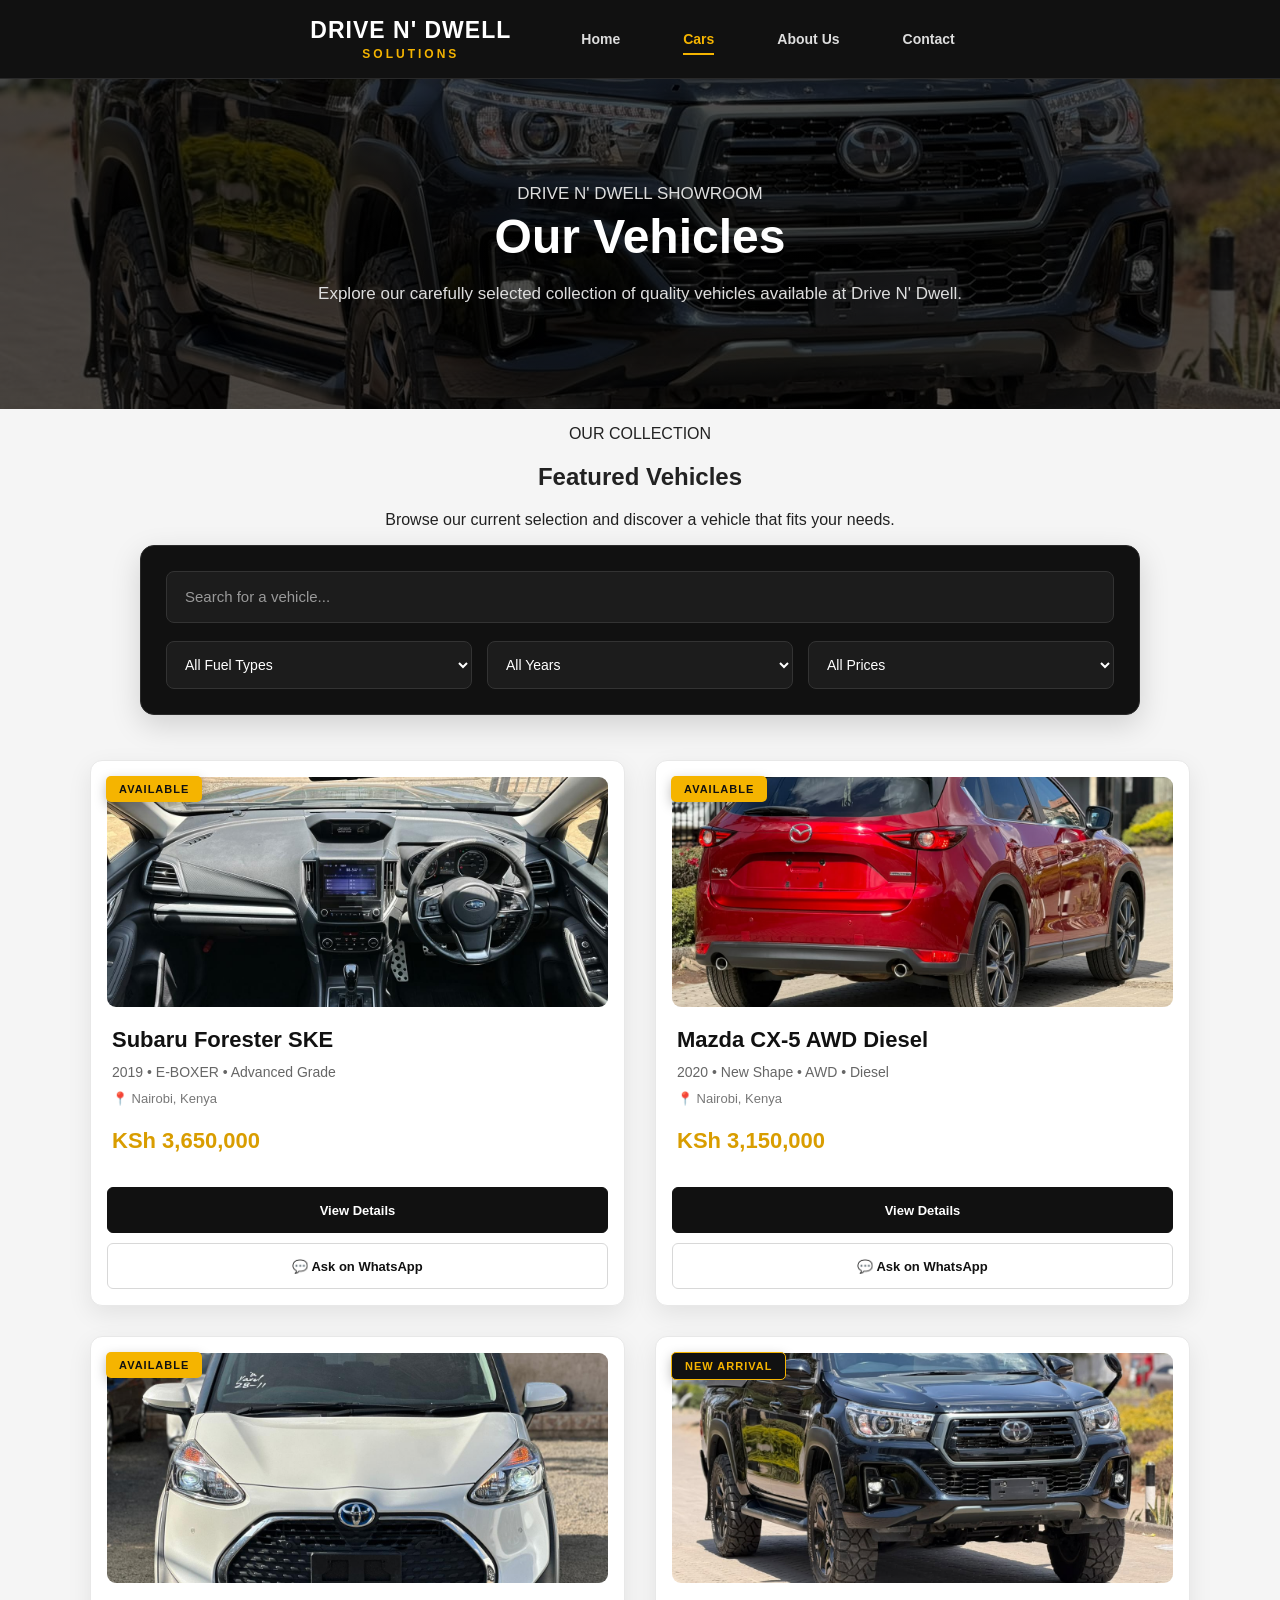
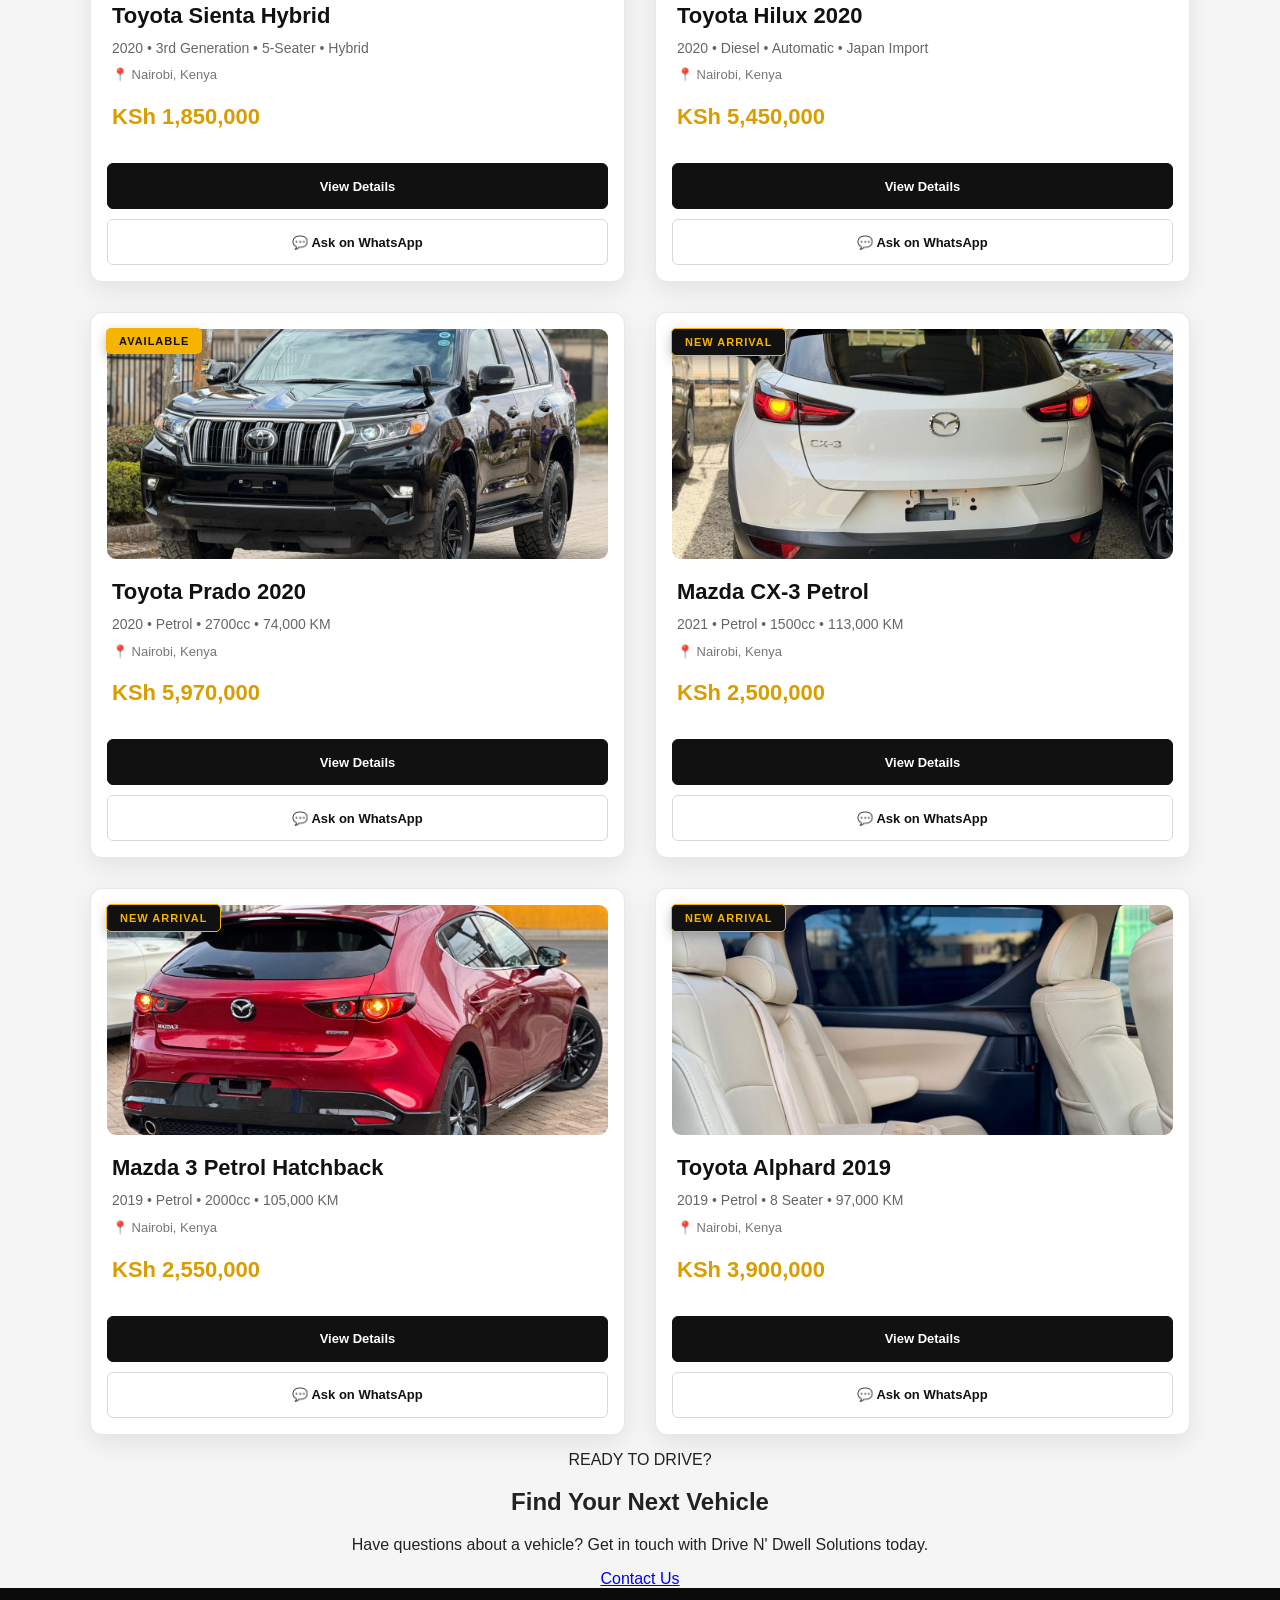
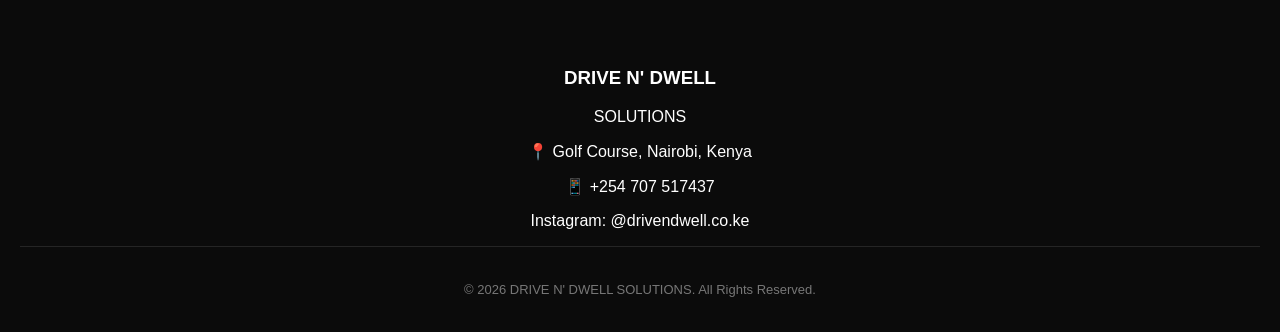
==== commit 27f85d4e: "Fix Mazda 3 and Alphard card layout" ====
--- a/cars.html
+++ b/cars.html
@@ -328,9 +328,8 @@
 
 </div>
 
-            </div>
-
-        </div>
+                        </div>
+
 <!-- Mazda 3 -->
 <div class="car-card" data-fuel="petrol" data-year="2019" data-price="2550000">
 
